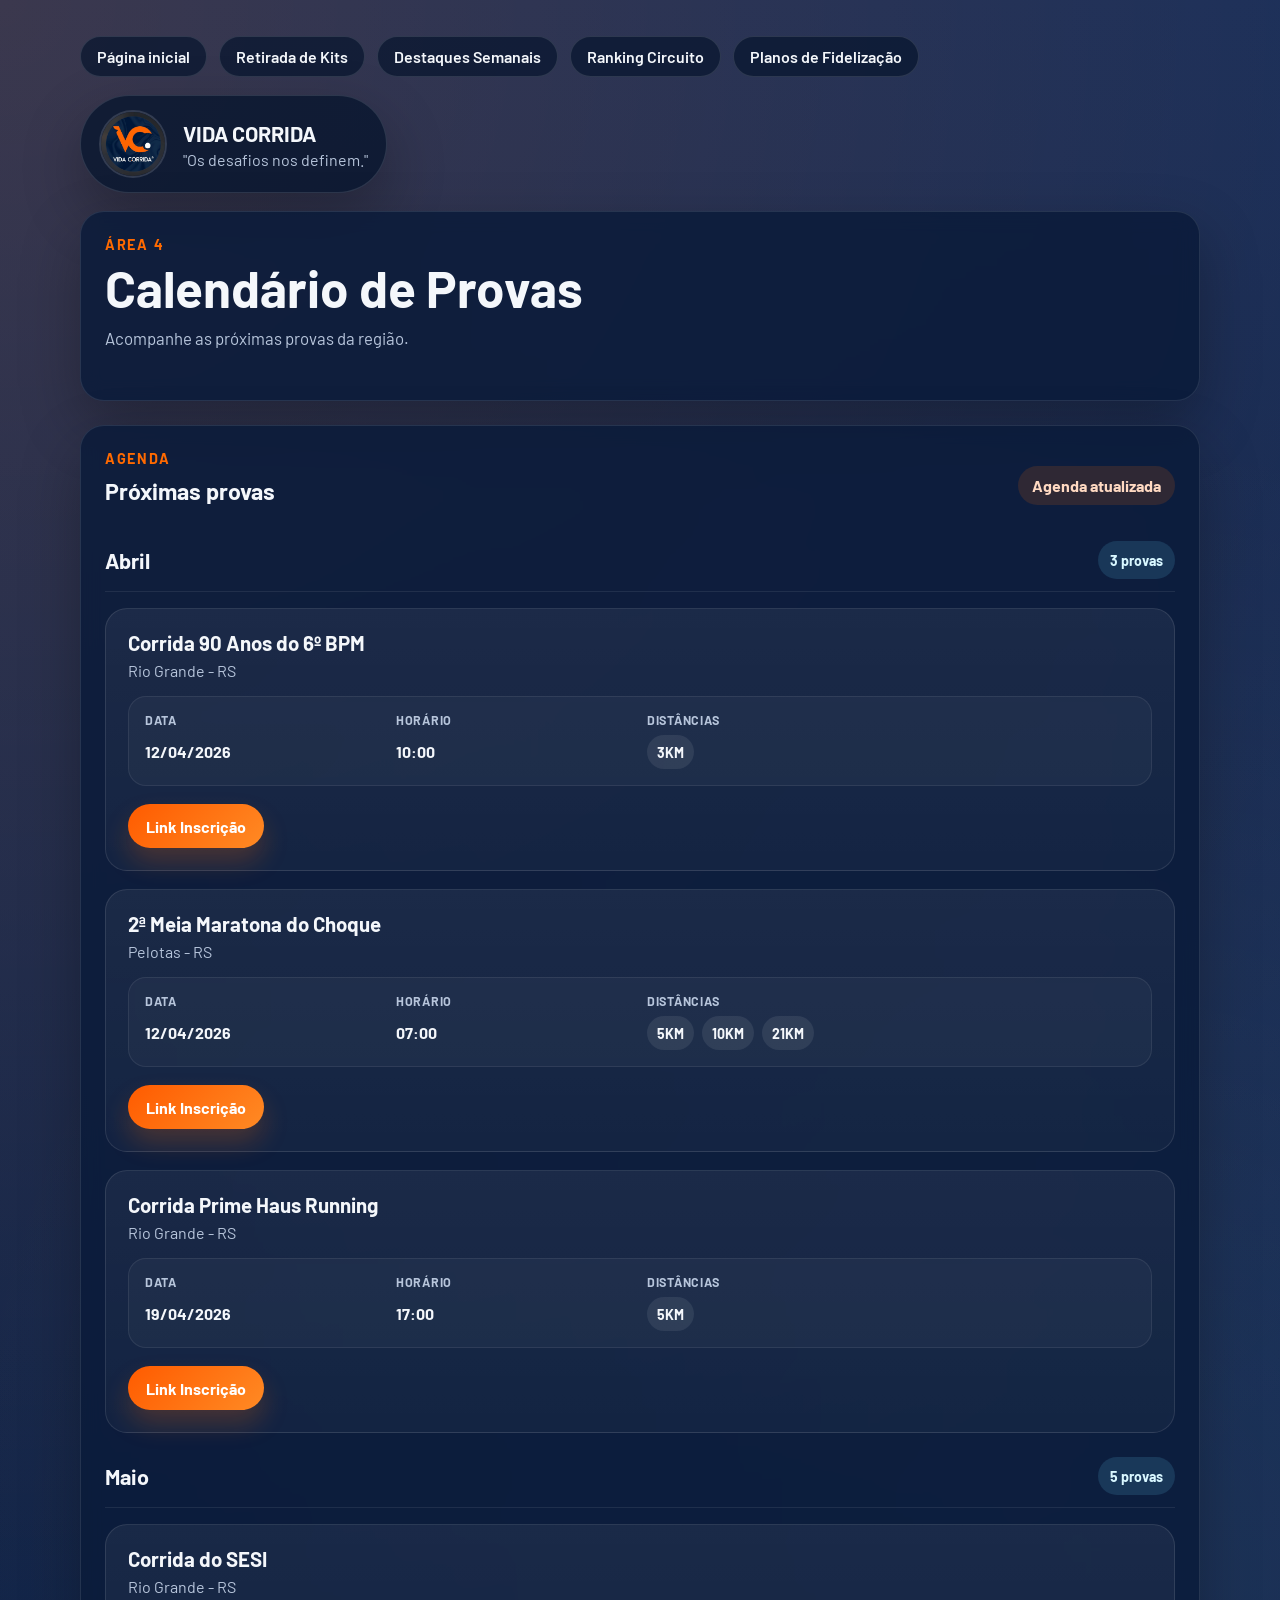
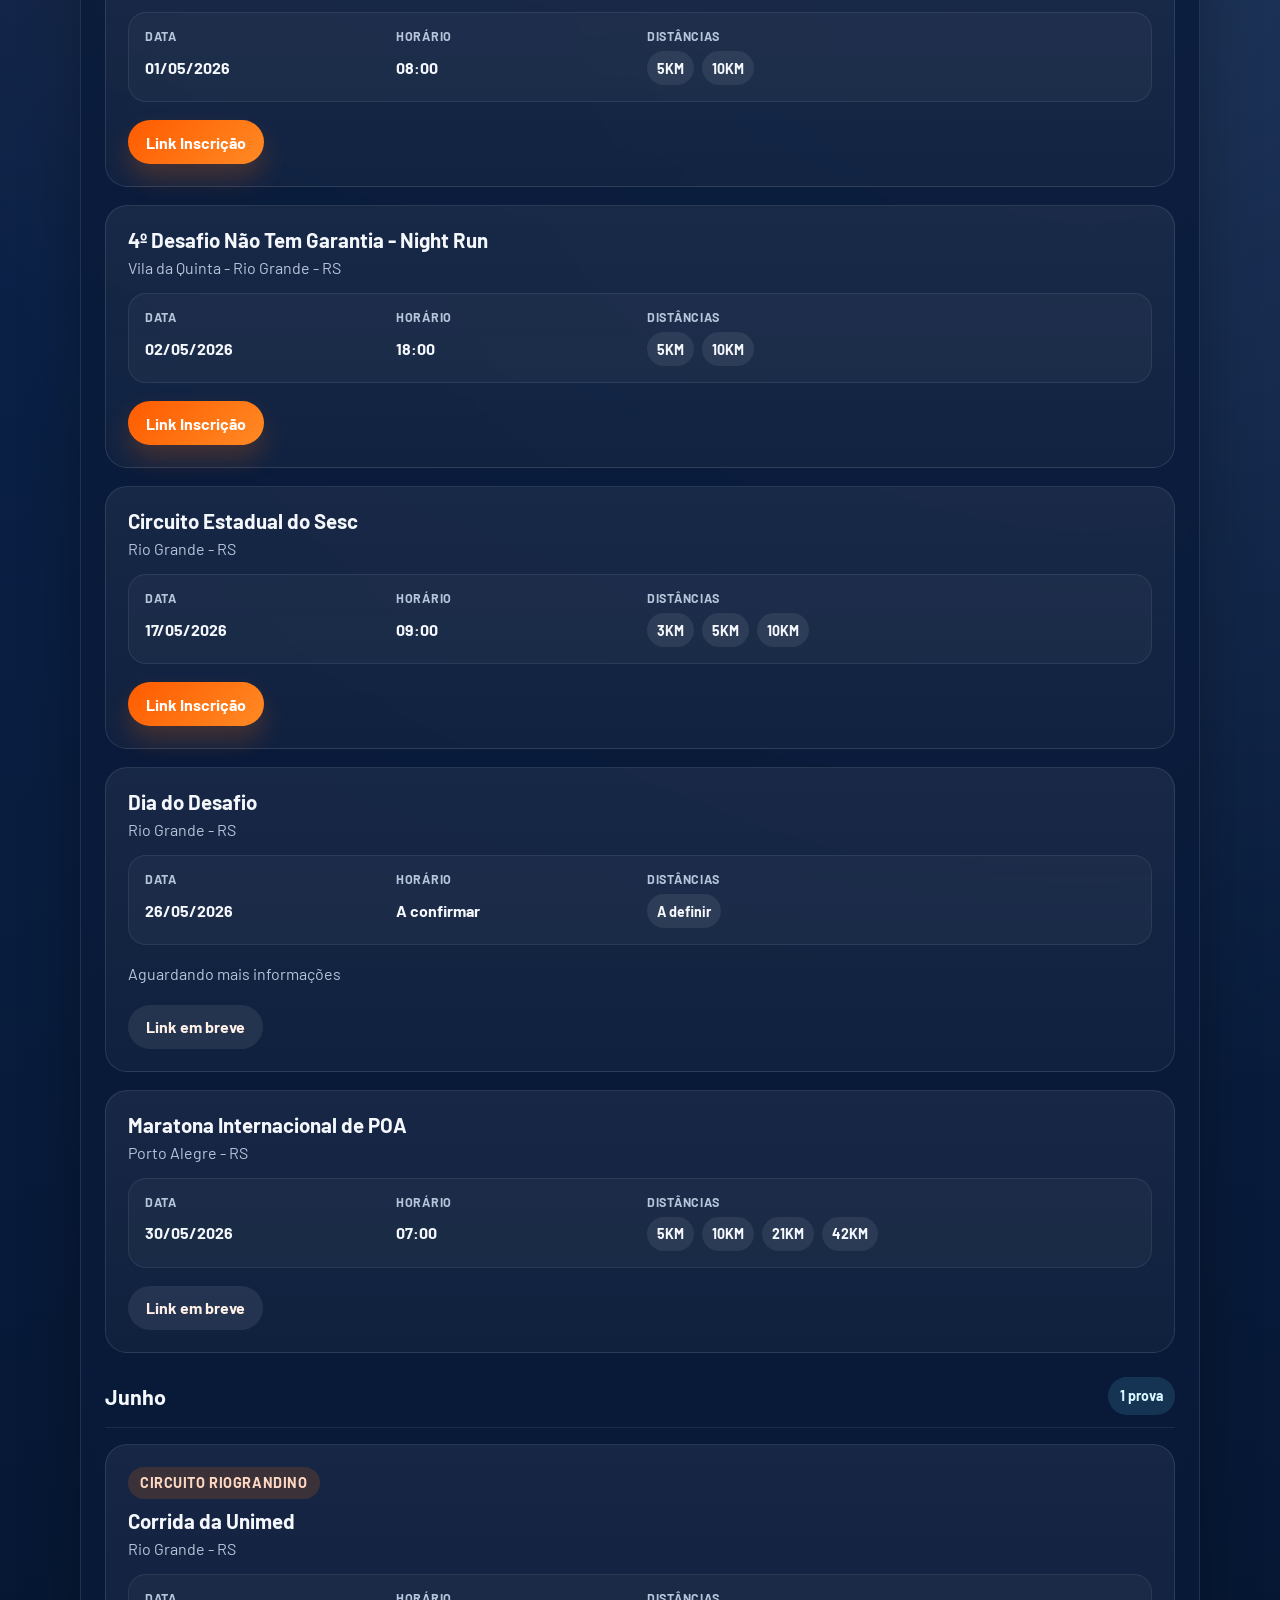
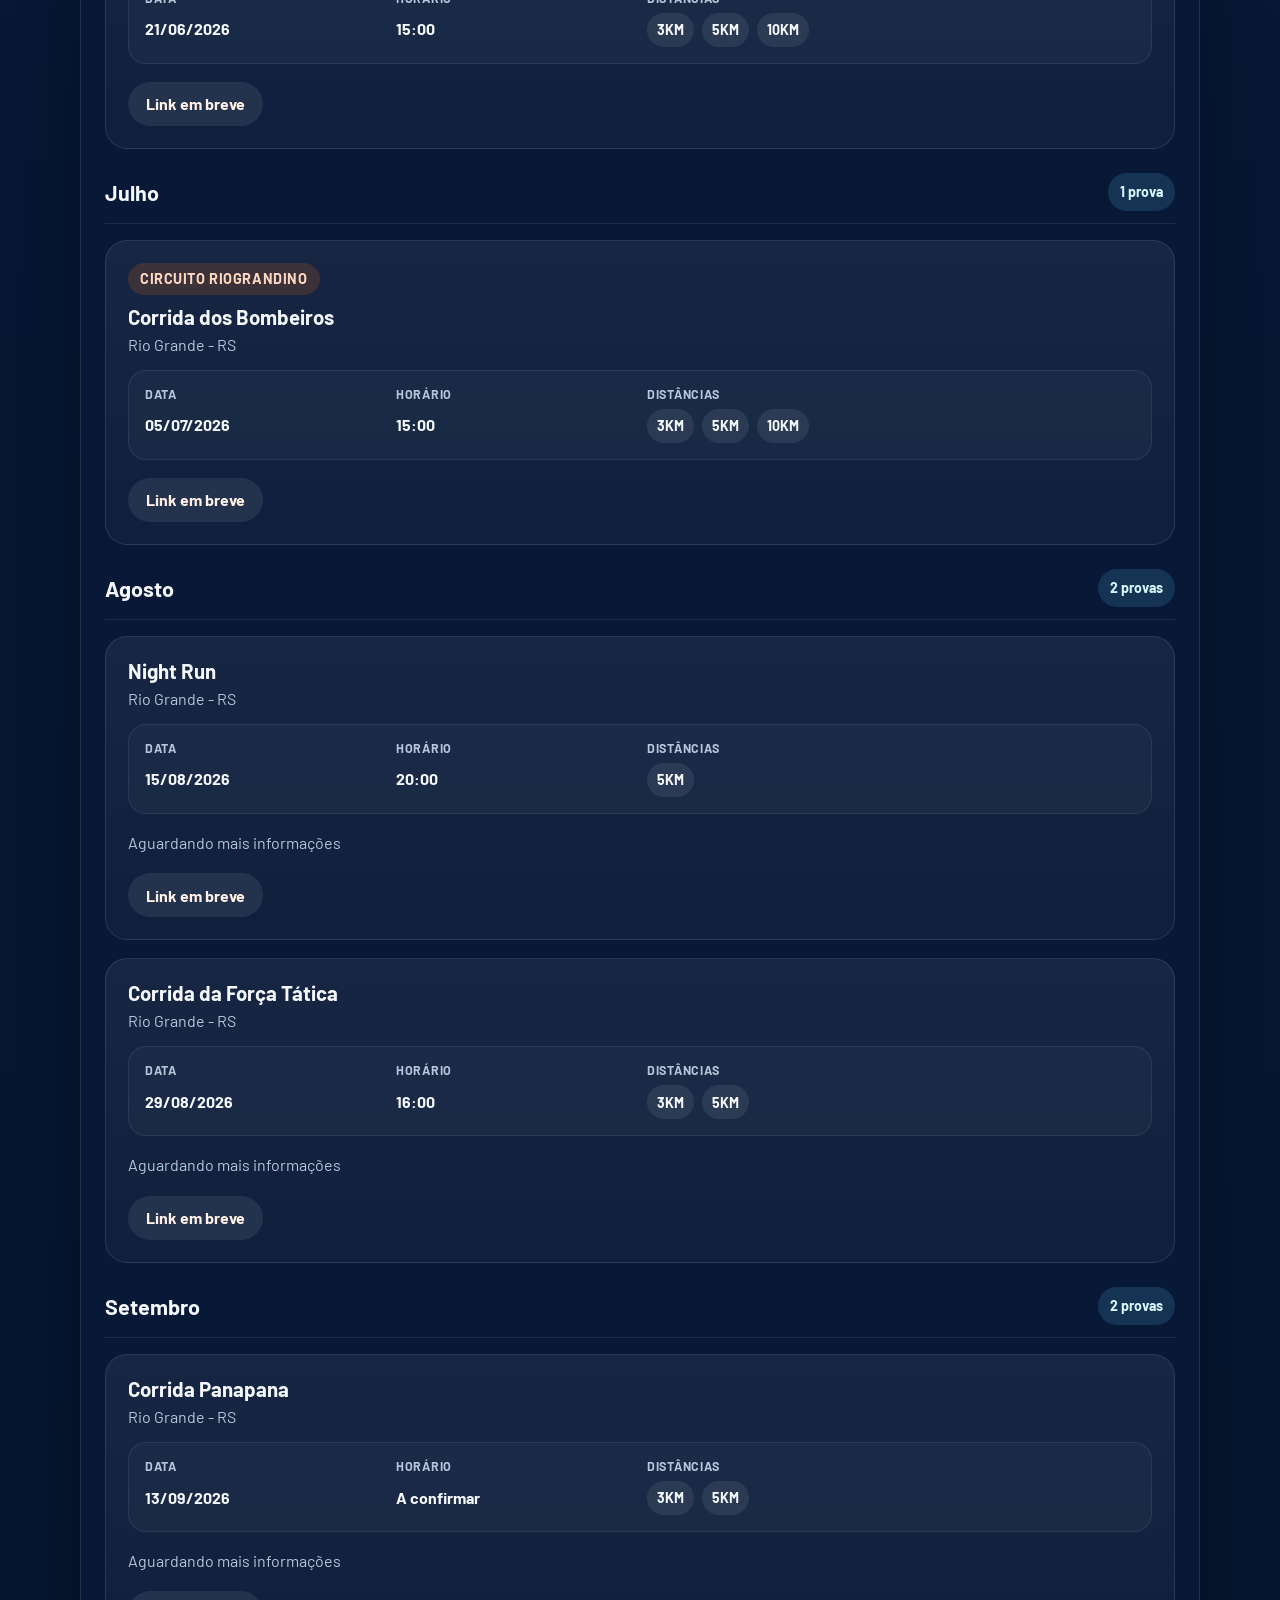
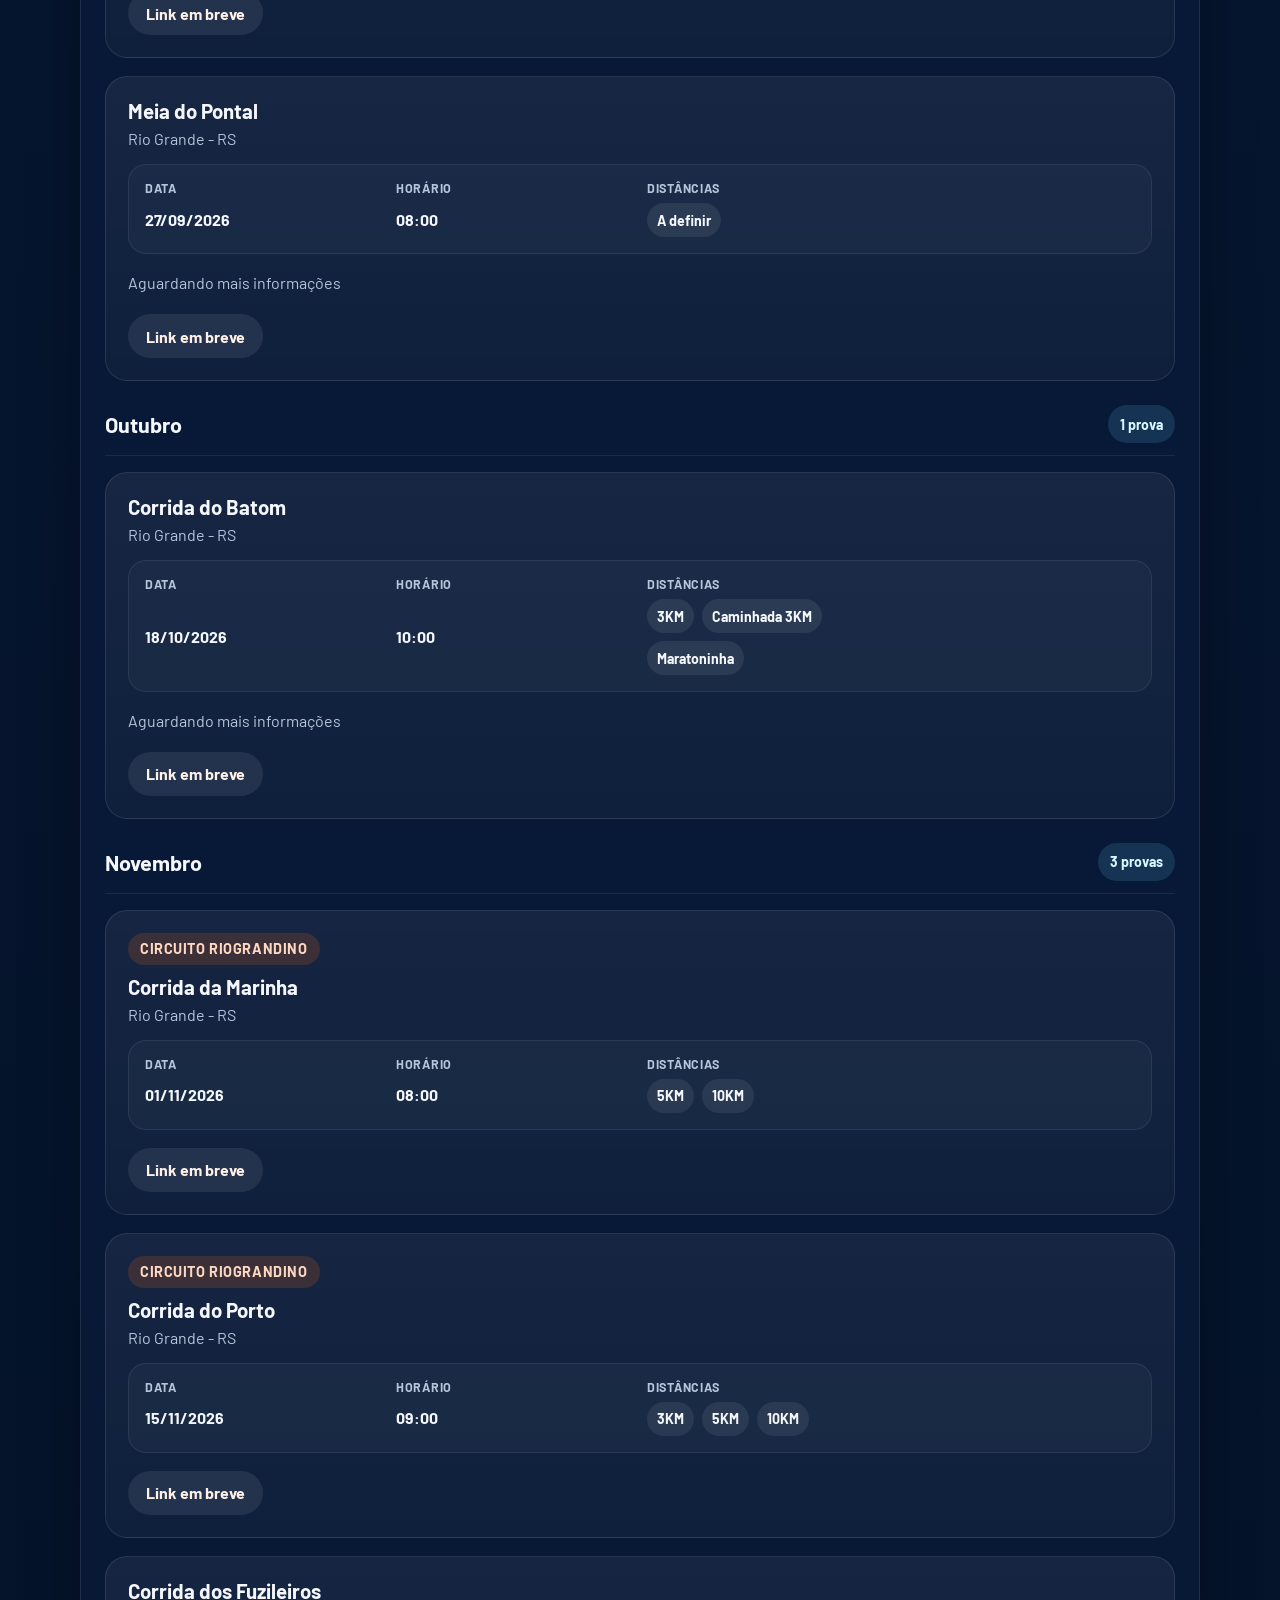
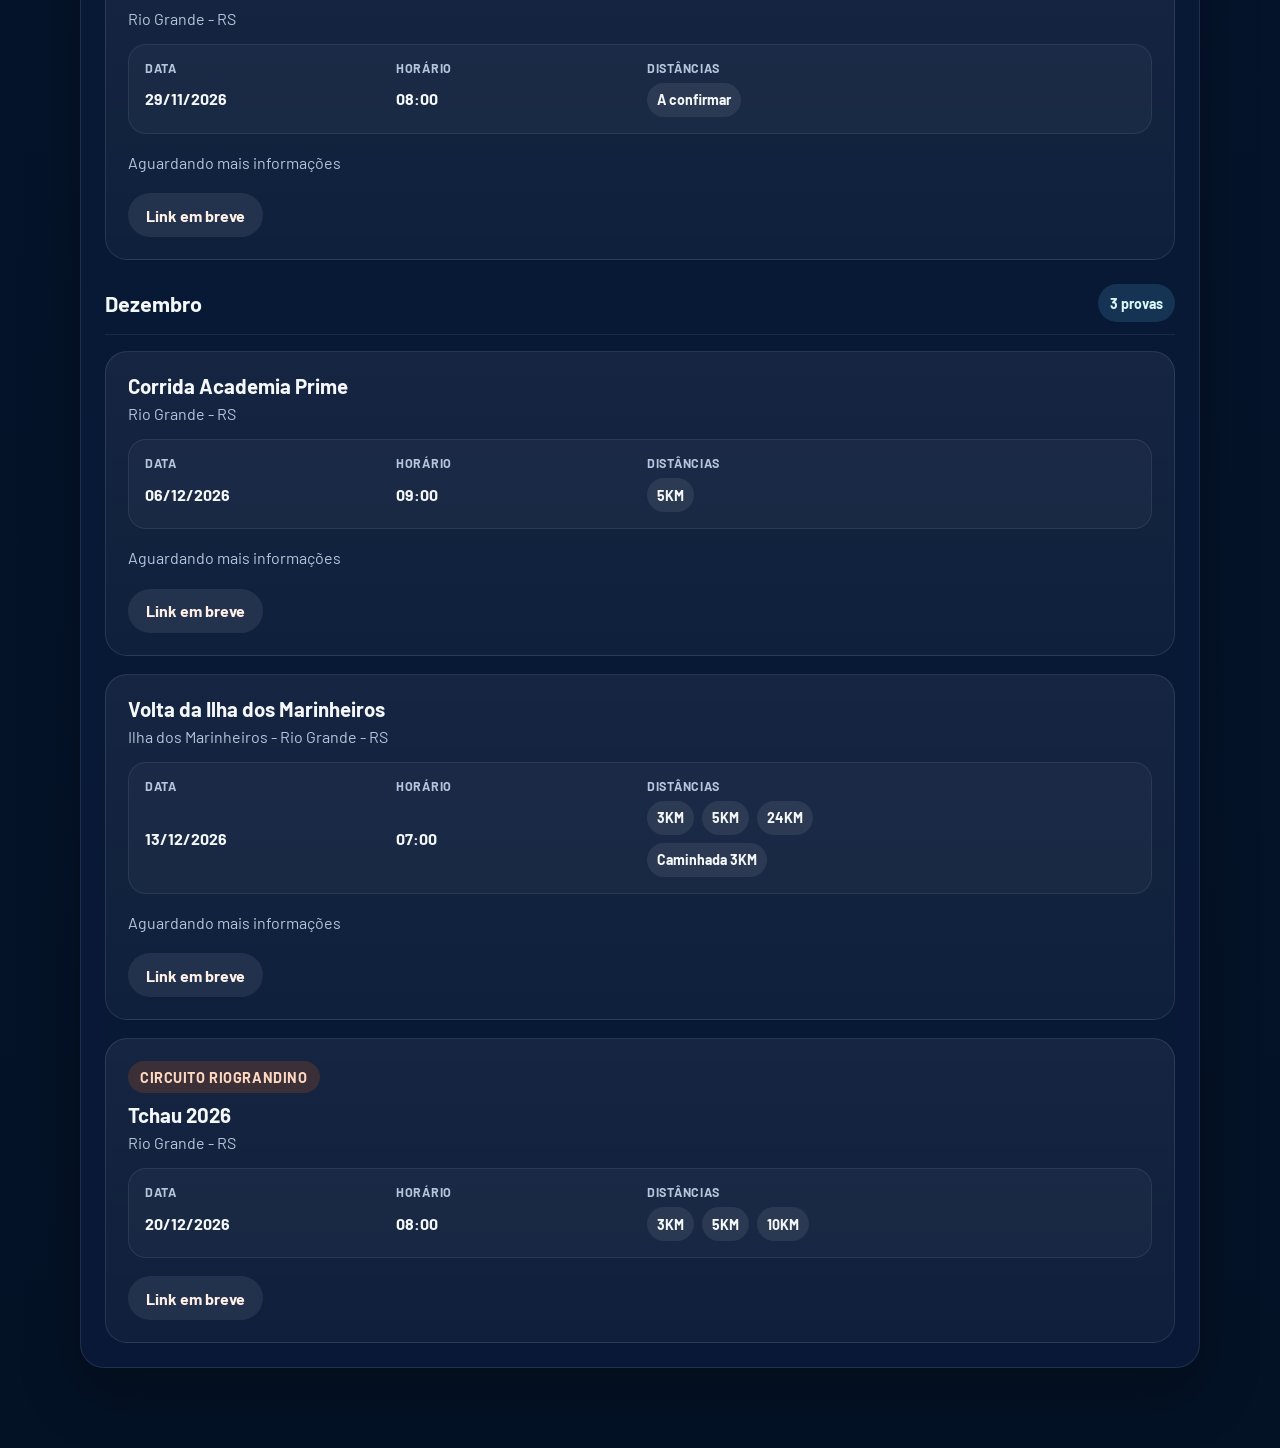
==== calendario-provas.html @ 0c063e75 "Add files via upload" ====
<!DOCTYPE html>
<html lang="pt-BR">
<head>
  <meta charset="UTF-8">
  <meta name="viewport" content="width=device-width, initial-scale=1.0">
  <title>Calendário de Provas</title>
  <link rel="preconnect" href="https://fonts.googleapis.com">
  <link rel="preconnect" href="https://fonts.gstatic.com" crossorigin>
  <link href="https://fonts.googleapis.com/css2?family=Barlow:wght@400;500;600;700&display=swap" rel="stylesheet">
  <link rel="stylesheet" href="styles.css">
</head>
<body>
  <main class="page">
    <nav class="top-nav" aria-label="Navegação principal">
      <a href="index.html" class="nav-link">Página inicial</a>
      <a href="retirada-kits.html" class="nav-link">Retirada de Kits</a>
      <a href="destaques-semanais.html" class="nav-link">Destaques Semanais</a>
      <a href="ranking-circuito-riograndino.html" class="nav-link">Ranking Circuito</a>
      <a href="planos-fidelizacao.html" class="nav-link">Planos de Fidelização</a>
    </nav>

    <section class="brand-banner">
      <div class="brand-pill">
        <img src="assets/logo-vida-corrida.jpeg" alt="Logo Vida Corrida" class="brand-logo">
        <div>
          <p class="brand-name">VIDA CORRIDA</p>
          <p class="brand-subtitle">"Os desafios nos definem."</p>
        </div>
      </div>
    </section>

    <section class="panel calendar-hero">
      <p class="eyebrow">Área 4</p>
      <h1>Calendário de Provas</h1>
      <p class="hero-text">
        Acompanhe as próximas provas da região.
      </p>
    </section>

    <section class="panel calendar-panel">
      <div class="overview-header">
        <div>
          <p class="eyebrow">Agenda</p>
          <h2>Próximas provas</h2>
        </div>
        <span id="calendar-status" class="count-badge">Atualizando agenda</span>
      </div>

      <div id="calendar-race-list" class="calendar-race-list" aria-live="polite">
        <p class="empty-state">Carregando calendário...</p>
      </div>
    </section>
  </main>

  <script src="calendar-data.js"></script>
  <script src="calendar.js"></script>
</body>
</html>
---- styles.css ----
:root {
  --bg: #061733;
  --bg-accent: #0d2653;
  --panel: rgba(10, 27, 58, 0.84);
  --panel-strong: #0f2f63;
  --text: #f4f7fb;
  --muted: #b7c5db;
  --line: rgba(255, 255, 255, 0.12);
  --brand: #ff6a00;
  --brand-strong: #ff7f24;
  --soft: rgba(255, 106, 0, 0.14);
  --shadow: 0 24px 60px rgba(0, 0, 0, 0.28);
  font-family: "Barlow", sans-serif;
}

* {
  box-sizing: border-box;
}

body {
  margin: 0;
  min-height: 100vh;
  color: var(--text);
  background:
    radial-gradient(circle at top left, rgba(255, 106, 0, 0.18), transparent 24%),
    radial-gradient(circle at 85% 20%, rgba(255, 255, 255, 0.08), transparent 18%),
    linear-gradient(180deg, #102d5f 0%, var(--bg) 42%, #041226 100%);
}

.page {
  width: min(1120px, calc(100% - 32px));
  margin: 0 auto;
  padding: 36px 0 56px;
}

.home-page {
  display: grid;
  align-content: center;
  min-height: 100vh;
}

.top-nav {
  display: flex;
  gap: 12px;
  flex-wrap: wrap;
  margin-bottom: 18px;
}

.nav-link {
  display: inline-flex;
  align-items: center;
  padding: 10px 16px;
  border: 1px solid rgba(255, 255, 255, 0.12);
  border-radius: 999px;
  background: rgba(7, 21, 46, 0.72);
  color: var(--text);
  text-decoration: none;
  font-weight: 600;
  transition: transform 0.2s ease, border-color 0.2s ease, background 0.2s ease;
}

.nav-link:hover {
  transform: translateY(-1px);
  border-color: rgba(255, 106, 0, 0.45);
  background: rgba(255, 106, 0, 0.12);
}

.brand-banner {
  margin-bottom: 18px;
}

.brand-pill {
  display: inline-flex;
  align-items: center;
  gap: 16px;
  padding: 14px 18px;
  border: 1px solid rgba(255, 255, 255, 0.12);
  border-radius: 999px;
  background: rgba(7, 21, 46, 0.78);
  box-shadow: var(--shadow);
}

.brand-logo {
  width: 68px;
  height: 68px;
  border-radius: 50%;
  object-fit: cover;
  border: 2px solid rgba(255, 255, 255, 0.14);
}

.brand-name {
  margin-bottom: 4px;
  font-size: 1.35rem;
  font-weight: 700;
}

.brand-subtitle {
  margin-bottom: 0;
  color: var(--muted);
}

.hero {
  display: grid;
  grid-template-columns: 1.15fr 0.85fr;
  gap: 24px;
  align-items: start;
  margin-bottom: 24px;
}

.home-hero,
.highlights-hero {
  padding: 32px;
}

.home-actions {
  display: grid;
  grid-template-columns: repeat(auto-fit, minmax(240px, 1fr));
  gap: 20px;
  margin-top: 30px;
}

.feature-card {
  display: block;
  padding: 24px;
  border: 1px solid rgba(255, 255, 255, 0.1);
  border-radius: 24px;
  background: linear-gradient(180deg, rgba(255, 255, 255, 0.07), rgba(255, 255, 255, 0.03));
  color: var(--text);
  text-decoration: none;
  box-shadow: var(--shadow);
  transition: transform 0.2s ease, border-color 0.2s ease, box-shadow 0.2s ease;
}

.feature-card:hover {
  transform: translateY(-3px);
  border-color: rgba(255, 106, 0, 0.35);
  box-shadow: 0 30px 70px rgba(0, 0, 0, 0.35);
}

.feature-card-primary {
  background: linear-gradient(135deg, rgba(255, 106, 0, 0.2), rgba(255, 255, 255, 0.05));
}

.feature-card-store {
  position: relative;
  overflow: hidden;
  border-color: rgba(255, 188, 92, 0.28);
  background:
    radial-gradient(circle at top right, rgba(255, 205, 120, 0.3), transparent 32%),
    linear-gradient(135deg, rgba(255, 146, 61, 0.26), rgba(255, 255, 255, 0.06));
}

.feature-card-store::before {
  content: "";
  position: absolute;
  inset: 0;
  background: linear-gradient(120deg, transparent 0%, rgba(255, 255, 255, 0.08) 45%, transparent 100%);
  transform: translateX(-100%);
  transition: transform 0.45s ease;
}

.feature-card-store:hover::before {
  transform: translateX(100%);
}

.feature-card-store .feature-tag {
  background: rgba(255, 243, 220, 0.18);
  color: #fff2da;
}

.feature-card-store .feature-link {
  color: #fff7ed;
}

.feature-card-calendar {
  border-color: rgba(99, 214, 255, 0.24);
  background:
    radial-gradient(circle at top right, rgba(117, 223, 255, 0.18), transparent 34%),
    linear-gradient(135deg, rgba(8, 86, 116, 0.42), rgba(255, 255, 255, 0.05));
}

.feature-card-calendar .feature-tag {
  background: rgba(103, 220, 255, 0.16);
  color: #d6f8ff;
}

.feature-card-calendar .feature-link {
  color: #e0fbff;
}

.feature-card-fidelity {
  border-color: rgba(116, 229, 199, 0.26);
  background:
    radial-gradient(circle at top left, rgba(92, 255, 203, 0.2), transparent 28%),
    linear-gradient(135deg, rgba(9, 88, 96, 0.42), rgba(255, 255, 255, 0.05));
}

.feature-card-fidelity .feature-tag {
  background: rgba(99, 237, 200, 0.16);
  color: #d7fff4;
}

.feature-card-fidelity .feature-link {
  color: #ddfff6;
}

.feature-card-plans {
  grid-column: 1 / -1;
  border-color: rgba(145, 214, 196, 0.22);
  background:
    radial-gradient(circle at top left, rgba(67, 201, 168, 0.16), transparent 28%),
    linear-gradient(135deg, rgba(10, 63, 83, 0.46), rgba(255, 255, 255, 0.05));
}

.plan-grid {
  display: grid;
  grid-template-columns: repeat(3, minmax(0, 1fr));
  gap: 14px;
  margin-top: 22px;
}

.plan-card {
  position: relative;
  display: grid;
  gap: 10px;
  align-content: space-between;
  min-height: 132px;
  padding: 18px;
  border: 1px solid rgba(255, 255, 255, 0.12);
  border-radius: 20px;
  overflow: hidden;
  background-color: rgba(255, 255, 255, 0.05);
  background-position: center;
  background-size: cover;
  background-repeat: no-repeat;
  color: var(--text);
  text-decoration: none;
  transition: transform 0.2s ease, border-color 0.2s ease, background 0.2s ease;
}

.plan-card::before {
  content: "";
  position: absolute;
  inset: 0;
  background:
    linear-gradient(180deg, rgba(4, 18, 38, 0.28) 0%, rgba(4, 18, 38, 0.8) 100%),
    linear-gradient(120deg, rgba(255, 106, 0, 0.12), rgba(6, 23, 51, 0.12));
}

.plan-card:hover {
  transform: translateY(-2px);
  border-color: rgba(67, 201, 168, 0.45);
}

.plan-card > * {
  position: relative;
  z-index: 1;
}

.plan-card strong {
  font-size: 1.05rem;
  line-height: 1.3;
}

.plan-card span {
  color: #c9fff1;
  font-weight: 700;
}

.plan-help {
  margin: 18px 0 0;
  color: var(--muted);
  line-height: 1.6;
}

.plan-help a {
  color: #d9fff6;
  font-weight: 700;
  text-decoration: none;
}

.plan-help a:hover {
  text-decoration: underline;
}

.plan-card-running {
  background-image: url("assets/plan-corrida.jpeg");
}

.plan-card-functional {
  background-image: url("assets/plan-corrida-funcional.jpeg");
}

.plan-card-nutri {
  background-image: url("assets/plan-corrida-nutri.jpeg");
}

.feature-card h2,
.highlight-card h2 {
  margin-bottom: 10px;
}

.feature-card p,
.highlight-card p {
  margin-bottom: 0;
  color: var(--muted);
  line-height: 1.7;
}

.feature-tag {
  display: inline-flex;
  margin-bottom: 14px;
  padding: 6px 12px;
  border-radius: 999px;
  background: rgba(255, 106, 0, 0.16);
  color: #ffd7bc;
  font-size: 0.8rem;
  font-weight: 700;
  letter-spacing: 0.08em;
  text-transform: uppercase;
}

.feature-link {
  display: inline-flex;
  margin-top: 20px;
  color: #fff1e7;
  font-weight: 700;
}

.eyebrow {
  margin: 0 0 10px;
  font-size: 0.9rem;
  font-weight: 700;
  letter-spacing: 0.12em;
  text-transform: uppercase;
  color: var(--brand);
}

.hero-copy {
  padding: 18px 6px 0 4px;
}

h1,
h2,
h3,
p {
  margin-top: 0;
}

h1 {
  margin-bottom: 12px;
  font-size: clamp(2rem, 4vw, 3.6rem);
  line-height: 0.98;
}

h2 {
  margin-bottom: 16px;
  font-size: 1.45rem;
}

.hero-text {
  max-width: 58ch;
  margin-bottom: 24px;
  color: var(--muted);
  font-size: 1.05rem;
  line-height: 1.6;
}

.hero-highlight {
  max-width: 520px;
  padding: 18px 20px;
  border-left: 4px solid var(--brand);
  border-radius: 18px;
  background: linear-gradient(135deg, rgba(255, 106, 0, 0.16), rgba(255, 255, 255, 0.03));
}

.highlight-label {
  display: inline-block;
  margin-bottom: 10px;
  padding: 6px 12px;
  border-radius: 999px;
  background: rgba(255, 106, 0, 0.18);
  color: #ffd7bc;
  font-size: 0.85rem;
  font-weight: 700;
  letter-spacing: 0.08em;
  text-transform: uppercase;
}

.hero-highlight p {
  margin-bottom: 0;
  color: #e6edf8;
  line-height: 1.6;
}

.panel {
  border: 1px solid rgba(255, 255, 255, 0.1);
  border-radius: 24px;
  background: var(--panel);
  box-shadow: var(--shadow);
  backdrop-filter: blur(10px);
}

.status-box {
  position: sticky;
  top: 18px;
  z-index: 20;
  display: flex;
  justify-content: center;
  max-height: 220px;
  margin-bottom: 18px;
  overflow: hidden;
  transition: opacity 0.25s ease, transform 0.25s ease, max-height 0.25s ease, margin-bottom 0.25s ease;
}

.status-box-hidden {
  opacity: 0;
  transform: translateY(-8px);
  max-height: 0;
  margin-bottom: 0;
  pointer-events: none;
}

.status-box-panel {
  display: flex;
  align-items: center;
  gap: 14px;
  width: min(100%, 560px);
  padding: 16px 18px;
  border: 1px solid rgba(255, 255, 255, 0.14);
  border-radius: 20px;
  background: rgba(7, 21, 46, 0.94);
  box-shadow: var(--shadow);
}

.status-box-info .status-box-panel {
  border-color: rgba(255, 255, 255, 0.14);
}

.status-box-success .status-box-panel {
  border-color: rgba(65, 201, 141, 0.55);
  background: rgba(8, 46, 35, 0.94);
}

.status-box-error .status-box-panel {
  border-color: rgba(255, 117, 117, 0.5);
  background: rgba(66, 18, 18, 0.94);
}

.status-spinner {
  width: 18px;
  height: 18px;
  flex: 0 0 18px;
  border: 2px solid rgba(255, 255, 255, 0.22);
  border-top-color: var(--brand);
  border-radius: 50%;
  animation: status-spin 0.8s linear infinite;
}

.status-spinner-hidden {
  display: none;
}

.status-box-title,
.status-box-text {
  margin-bottom: 0;
}

.status-box-title {
  font-size: 1rem;
  font-weight: 700;
}

.status-box-text {
  margin-top: 4px;
  color: var(--muted);
  line-height: 1.5;
}

.status-box-success .status-box-text {
  color: #d8ffef;
}

.status-box-error .status-box-text {
  color: #ffd0d0;
}

.form-panel,
.overview,
.table-panel {
  padding: 24px;
}

.field {
  display: block;
  margin-bottom: 16px;
}

.field span {
  display: block;
  margin-bottom: 8px;
  font-weight: 600;
}

input,
select,
button {
  font: inherit;
}

input,
select {
  width: 100%;
  border: 1px solid var(--line);
  border-radius: 14px;
  padding: 14px 16px;
  background: var(--panel-strong);
  color: var(--text);
  outline: none;
  transition: border-color 0.2s ease, box-shadow 0.2s ease, transform 0.2s ease;
}

input:focus,
select:focus {
  border-color: var(--brand);
  box-shadow: 0 0 0 4px rgba(29, 111, 95, 0.12);
  transform: translateY(-1px);
}

input:disabled,
select:disabled,
button:disabled {
  opacity: 0.68;
  cursor: not-allowed;
}

.actions {
  display: flex;
  gap: 12px;
  flex-wrap: wrap;
  margin-top: 8px;
}

.primary-button,
.secondary-button {
  border: none;
  border-radius: 999px;
  padding: 13px 20px;
  font-weight: 700;
  cursor: pointer;
  transition: transform 0.2s ease, opacity 0.2s ease, box-shadow 0.2s ease;
}

.primary-button {
  color: #fff;
  background: linear-gradient(135deg, #ff5b00 0%, #ff8a24 100%);
  box-shadow: 0 14px 26px rgba(255, 106, 0, 0.28);
}

.secondary-button {
  color: #fff3eb;
  background: rgba(255, 255, 255, 0.08);
}

.primary-button:hover,
.secondary-button:hover {
  transform: translateY(-1px);
}

.form-message {
  min-height: 24px;
  margin: 12px 0 0;
  font-weight: 600;
  color: #ffd6bd;
}

.overview-header {
  display: flex;
  justify-content: space-between;
  gap: 16px;
  align-items: center;
  margin-bottom: 20px;
}

.count-badge {
  padding: 10px 14px;
  border-radius: 999px;
  background: rgba(255, 106, 0, 0.14);
  color: #ffd9c2;
  font-weight: 700;
}

.distance-groups {
  display: grid;
  grid-template-columns: repeat(2, minmax(0, 1fr));
  gap: 18px;
  margin-bottom: 18px;
}

.distance-card {
  padding: 18px;
  border: 1px solid var(--line);
  border-radius: 18px;
  background: linear-gradient(180deg, rgba(255, 255, 255, 0.07), rgba(255, 255, 255, 0.02));
}

.distance-card h3 {
  margin-bottom: 4px;
  font-size: 1.15rem;
}

.distance-count {
  margin-bottom: 14px;
  color: var(--muted);
  font-size: 0.95rem;
}

.names-list {
  list-style: none;
  margin: 0;
  padding: 0;
  display: grid;
  gap: 10px;
}

.names-list li {
  display: block;
  padding-bottom: 10px;
  border-bottom: 1px dashed rgba(31, 35, 33, 0.12);
}

.athlete-line {
  font-weight: 600;
}

.shirt-summary {
  padding-top: 16px;
  border-top: 1px solid rgba(255, 255, 255, 0.1);
}

.shirt-summary-title {
  margin-bottom: 12px;
  color: var(--muted);
  font-size: 0.95rem;
  font-weight: 700;
  text-transform: uppercase;
  letter-spacing: 0.05em;
}

.shirt-summary-list {
  display: flex;
  gap: 10px;
  flex-wrap: wrap;
}

.shirt-summary-pill {
  padding: 8px 12px;
  border-radius: 999px;
  background: rgba(255, 106, 0, 0.14);
  color: #ffd8c2;
  font-size: 0.92rem;
  font-weight: 700;
}

.empty-state {
  margin: 0;
  color: var(--muted);
}

.table-wrapper {
  overflow-x: auto;
}

.highlight-note {
  margin-top: 24px;
}

.ranking-hero {
  padding: 32px;
  margin-bottom: 24px;
}

.fidelity-hero,
.fidelity-controls-panel,
.fidelity-stats-panel {
  padding: 24px;
  margin-bottom: 24px;
}

.calendar-hero,
.calendar-panel {
  padding: 24px;
  margin-bottom: 24px;
}

.calendar-race-list {
  display: grid;
  gap: 24px;
}

.calendar-month-section {
  display: grid;
  gap: 16px;
}

.calendar-month-header {
  display: flex;
  align-items: center;
  justify-content: space-between;
  gap: 14px;
  padding-bottom: 12px;
  border-bottom: 1px solid rgba(255, 255, 255, 0.08);
}

.calendar-month-name {
  margin: 0;
  font-size: 1.35rem;
  font-weight: 700;
}

.calendar-month-count {
  display: inline-flex;
  align-items: center;
  justify-content: center;
  min-height: 38px;
  padding: 8px 12px;
  border-radius: 999px;
  background: rgba(99, 214, 255, 0.14);
  color: #d8f7ff;
  font-size: 0.88rem;
  font-weight: 700;
}

.calendar-month-races {
  display: grid;
  gap: 18px;
}

.calendar-race-card,
.calendar-empty-card {
  padding: 22px;
  border: 1px solid rgba(255, 255, 255, 0.1);
  border-radius: 22px;
  background: linear-gradient(180deg, rgba(255, 255, 255, 0.06), rgba(255, 255, 255, 0.03));
}

.calendar-race-card-top {
  margin-bottom: 16px;
}

.calendar-race-summary {
  display: grid;
  grid-template-columns: repeat(4, minmax(0, 1fr));
  gap: 14px;
  padding: 16px;
  border: 1px solid rgba(255, 255, 255, 0.08);
  border-radius: 18px;
  background: rgba(255, 255, 255, 0.03);
}

.calendar-race-meta-label {
  color: var(--muted);
  font-size: 0.78rem;
  font-weight: 700;
  letter-spacing: 0.06em;
  text-transform: uppercase;
}

.calendar-race-meta-item strong {
  font-size: 1rem;
  line-height: 1.4;
}

.calendar-race-headline h3 {
  margin-bottom: 6px;
  font-size: 1.28rem;
}

.calendar-race-title-row {
  display: flex;
  align-items: center;
  gap: 10px;
  flex-wrap: wrap;
}

.calendar-race-badge {
  display: inline-flex;
  align-items: center;
  min-height: 32px;
  margin-bottom: 10px;
  padding: 7px 12px;
  border-radius: 999px;
  background: rgba(255, 106, 0, 0.16);
  color: #ffd8c2;
  font-size: 0.9rem;
  font-weight: 700;
  letter-spacing: 0.04em;
  text-transform: uppercase;
}

.calendar-race-headline p {
  margin-bottom: 0;
  color: var(--muted);
}

.calendar-race-meta-item {
  display: grid;
  gap: 8px;
  min-width: 0;
}

.calendar-race-meta-item-distances {
  grid-column: span 1;
}

.calendar-distance-list {
  display: flex;
  gap: 8px;
  flex-wrap: wrap;
}

.calendar-distance-chip {
  display: inline-flex;
  align-items: center;
  min-height: 34px;
  padding: 6px 10px;
  border-radius: 999px;
  background: rgba(255, 255, 255, 0.08);
  color: var(--text);
  font-size: 0.88rem;
  font-weight: 700;
}

.calendar-race-notes {
  margin: 16px 0 0;
  color: var(--muted);
  line-height: 1.6;
}

.calendar-race-actions {
  display: flex;
  gap: 10px;
  flex-wrap: wrap;
  margin-top: 18px;
}

.calendar-race-link {
  display: inline-flex;
  align-items: center;
  justify-content: center;
  min-height: 44px;
  padding: 11px 18px;
  border-radius: 999px;
  background: linear-gradient(135deg, #ff5b00 0%, #ff8a24 100%);
  color: #fff;
  font-weight: 700;
  text-decoration: none;
  box-shadow: 0 14px 26px rgba(255, 106, 0, 0.22);
  transition: transform 0.2s ease, opacity 0.2s ease;
}

.calendar-race-link:hover {
  transform: translateY(-1px);
}

.calendar-race-link-disabled {
  background: rgba(255, 255, 255, 0.08);
  color: #fff0e7;
  box-shadow: none;
  cursor: default;
}

.ranking-controls-panel {
  padding: 24px;
  margin-bottom: 24px;
}

.ranking-top-panel {
  padding: 24px;
  margin-bottom: 24px;
}

.ranking-top-five {
  display: grid;
  grid-template-columns: repeat(5, minmax(0, 1fr));
  gap: 16px;
}

.ranking-top-card {
  display: grid;
  justify-items: center;
  gap: 12px;
  padding: 18px 14px;
  border: 1px solid rgba(255, 255, 255, 0.1);
  border-radius: 22px;
  background:
    radial-gradient(circle at top, rgba(255, 106, 0, 0.18), transparent 55%),
    linear-gradient(180deg, rgba(255, 255, 255, 0.06), rgba(255, 255, 255, 0.03));
  box-shadow: var(--shadow);
}

.ranking-top-position {
  display: inline-flex;
  align-items: center;
  justify-content: center;
  min-width: 42px;
  min-height: 42px;
  padding: 8px 12px;
  border-radius: 999px;
  background: rgba(255, 106, 0, 0.16);
  color: #ffe0cd;
  font-size: 1rem;
  font-weight: 700;
}

.ranking-top-empty {
  margin: 0;
  color: var(--muted);
}

.ranking-filters-stack {
  display: grid;
  gap: 18px;
}

.ranking-filter-block {
  display: grid;
  gap: 10px;
}

.ranking-filter-label {
  margin-bottom: 0;
  color: var(--muted);
  font-size: 0.92rem;
  font-weight: 700;
  text-transform: uppercase;
  letter-spacing: 0.05em;
}

.ranking-view-toggle {
  display: flex;
  gap: 10px;
  flex-wrap: wrap;
}

.ranking-search-field {
  margin-bottom: 0;
}

.ranking-category-chips {
  display: flex;
  gap: 10px;
  flex-wrap: wrap;
}

.ranking-category-button {
  padding-inline: 14px;
}

.ranking-detail-button {
  min-width: 132px;
}

.toggle-button {
  border: 1px solid rgba(255, 255, 255, 0.14);
  border-radius: 999px;
  padding: 12px 16px;
  background: rgba(255, 255, 255, 0.05);
  color: var(--text);
  font-weight: 700;
  cursor: pointer;
  transition: transform 0.2s ease, border-color 0.2s ease, background 0.2s ease;
}

.toggle-button:hover {
  transform: translateY(-1px);
  border-color: rgba(255, 106, 0, 0.35);
}

.toggle-button-active {
  border-color: rgba(255, 106, 0, 0.52);
  background: rgba(255, 106, 0, 0.16);
  color: #fff3eb;
}

.ranking-chip {
  display: inline-flex;
  align-items: center;
  padding: 8px 12px;
  border-radius: 999px;
  background: rgba(255, 255, 255, 0.08);
  color: var(--text);
  font-size: 0.9rem;
  font-weight: 700;
}

.ranking-chip-strong {
  background: rgba(255, 106, 0, 0.16);
  color: #ffd8c2;
}

.ranking-position {
  display: inline-flex;
  align-items: center;
  justify-content: center;
  min-width: 40px;
  padding: 8px 10px;
  border-radius: 999px;
  background: rgba(255, 106, 0, 0.14);
  color: #ffd9c2;
  font-weight: 700;
}

.ranking-points {
  font-weight: 700;
}

.ranking-detail-row td {
  padding-top: 0;
}

.ranking-detail-panel,
.ranking-card-details {
  display: grid;
  gap: 12px;
  margin-top: 14px;
  padding: 16px;
  border: 1px solid rgba(255, 255, 255, 0.08);
  border-radius: 18px;
  background: rgba(255, 255, 255, 0.03);
}

.ranking-stage-detail-item {
  display: flex;
  justify-content: space-between;
  gap: 16px;
  align-items: center;
  padding: 12px 0;
  border-bottom: 1px solid rgba(255, 255, 255, 0.08);
}

.ranking-stage-detail-item:last-child {
  padding-bottom: 0;
  border-bottom: none;
}

.ranking-stage-detail-title {
  margin-bottom: 4px;
  font-size: 1rem;
  font-weight: 700;
}

.ranking-stage-detail-meta {
  margin-bottom: 0;
  color: var(--muted);
  font-size: 0.9rem;
}

.ranking-stage-detail-points {
  display: flex;
  gap: 10px;
  flex-wrap: wrap;
  justify-content: flex-end;
}

.ranking-card-list {
  display: none;
  gap: 14px;
}

.fidelity-card-list {
  display: none;
  gap: 14px;
}

.ranking-athlete-card {
  padding: 18px;
  border: 1px solid rgba(255, 255, 255, 0.1);
  border-radius: 20px;
  background: linear-gradient(180deg, rgba(255, 255, 255, 0.07), rgba(255, 255, 255, 0.03));
}

.fidelity-athlete-card {
  padding: 18px;
  border: 1px solid rgba(255, 255, 255, 0.1);
  border-radius: 20px;
  background: linear-gradient(180deg, rgba(255, 255, 255, 0.07), rgba(255, 255, 255, 0.03));
}

.fidelity-athlete-card-top {
  display: flex;
  justify-content: space-between;
  gap: 16px;
  align-items: flex-start;
  margin-bottom: 16px;
}

.fidelity-meta-grid {
  display: grid;
  grid-template-columns: repeat(2, minmax(0, 1fr));
  gap: 12px;
}

.fidelity-meta-item {
  padding: 14px;
  border: 1px solid rgba(255, 255, 255, 0.08);
  border-radius: 16px;
  background: rgba(255, 255, 255, 0.04);
}

.fidelity-meta-label {
  display: block;
  margin-bottom: 6px;
  color: var(--muted);
  font-size: 0.85rem;
}

.fidelity-meta-value {
  display: block;
  line-height: 1.4;
}

.fidelity-stat-card {
  min-height: 132px;
  display: flex;
  flex-direction: column;
  justify-content: center;
}

.fidelity-stat-label {
  margin-bottom: 8px;
  color: var(--muted);
  font-size: 0.92rem;
}

.fidelity-stat-value {
  font-size: clamp(1.6rem, 2.2vw, 2.2rem);
  line-height: 1.1;
}

.fidelity-status-pill {
  font-weight: 700;
}

.fidelity-status-pill-active {
  background: rgba(65, 201, 141, 0.16);
  color: #d8ffef;
}

.fidelity-status-pill-expiring {
  background: rgba(255, 187, 87, 0.18);
  color: #ffe8bf;
}

.fidelity-status-pill-expired {
  background: rgba(255, 117, 117, 0.16);
  color: #ffd5d5;
}

.fidelity-status-pill-unknown {
  background: rgba(255, 255, 255, 0.08);
  color: var(--text);
}

.ranking-athlete-card-top {
  display: grid;
  grid-template-columns: auto 1fr auto;
  gap: 12px;
  align-items: center;
}

.ranking-athlete-main {
  min-width: 0;
}

.ranking-athlete-identity {
  display: flex;
  align-items: center;
  gap: 12px;
  min-width: 0;
}

.ranking-athlete-identity-copy {
  min-width: 0;
}

.ranking-athlete-name-inline {
  display: block;
  font-weight: 700;
  line-height: 1.35;
}

.athlete-avatar {
  position: relative;
  display: inline-flex;
  align-items: center;
  justify-content: center;
  flex: 0 0 auto;
  overflow: hidden;
  border: 1px solid rgba(255, 255, 255, 0.14);
  border-radius: 50%;
  background:
    linear-gradient(135deg, rgba(255, 106, 0, 0.28), rgba(255, 255, 255, 0.08)),
    rgba(8, 27, 55, 0.9);
  color: #fff1e7;
  font-weight: 700;
  letter-spacing: 0.04em;
  text-transform: uppercase;
  box-shadow: 0 10px 24px rgba(0, 0, 0, 0.24);
}

.athlete-avatar-button {
  padding: 0;
  cursor: zoom-in;
  transition: transform 0.2s ease, border-color 0.2s ease, box-shadow 0.2s ease;
}

.athlete-avatar-button:hover,
.athlete-avatar-button:focus-visible {
  transform: translateY(-1px) scale(1.03);
  border-color: rgba(255, 106, 0, 0.5);
  box-shadow: 0 14px 30px rgba(0, 0, 0, 0.3);
  outline: none;
}

.athlete-avatar-table {
  width: 40px;
  height: 40px;
  font-size: 0.86rem;
}

.athlete-avatar-card {
  width: 56px;
  height: 56px;
  font-size: 1rem;
}

.athlete-avatar-top {
  width: 88px;
  height: 88px;
  font-size: 1.45rem;
}

.athlete-avatar-fallback {
  position: absolute;
  inset: 0;
  display: flex;
  align-items: center;
  justify-content: center;
}

.athlete-avatar-image {
  position: relative;
  z-index: 1;
  display: block;
  width: 100%;
  height: 100%;
  object-fit: cover;
}

.avatar-preview-open {
  overflow: hidden;
}

.avatar-preview-modal {
  position: fixed;
  inset: 0;
  z-index: 50;
  display: grid;
  place-items: center;
  padding: 24px;
}

.avatar-preview-modal-hidden {
  display: none;
}

.avatar-preview-backdrop {
  position: absolute;
  inset: 0;
  background: rgba(2, 10, 24, 0.76);
  backdrop-filter: blur(8px);
}

.avatar-preview-dialog {
  position: relative;
  z-index: 1;
  width: min(100%, 520px);
  padding: 18px;
  border: 1px solid rgba(255, 255, 255, 0.14);
  border-radius: 28px;
  background: rgba(6, 23, 51, 0.96);
  box-shadow: 0 36px 80px rgba(0, 0, 0, 0.42);
}

.avatar-preview-close {
  position: absolute;
  top: 14px;
  right: 14px;
  width: 42px;
  height: 42px;
  border: 1px solid rgba(255, 255, 255, 0.16);
  border-radius: 50%;
  background: rgba(255, 255, 255, 0.08);
  color: var(--text);
  font-size: 1.5rem;
  line-height: 1;
  cursor: pointer;
  transition: transform 0.2s ease, border-color 0.2s ease, background 0.2s ease;
}

.avatar-preview-close:hover,
.avatar-preview-close:focus-visible {
  transform: translateY(-1px);
  border-color: rgba(255, 106, 0, 0.42);
  background: rgba(255, 106, 0, 0.14);
  outline: none;
}

.avatar-preview-media {
  overflow: hidden;
  border-radius: 22px;
  background:
    linear-gradient(135deg, rgba(255, 106, 0, 0.24), rgba(255, 255, 255, 0.05)),
    rgba(255, 255, 255, 0.04);
}

.avatar-preview-image {
  display: block;
  width: 100%;
  max-height: min(72vh, 640px);
  object-fit: cover;
}

.avatar-preview-name {
  margin: 16px 6px 4px;
  font-size: 1.15rem;
  font-weight: 700;
  text-align: center;
}

.ranking-athlete-name {
  margin-bottom: 4px;
  font-size: 1.05rem;
  font-weight: 700;
}

.ranking-athlete-meta {
  margin-bottom: 0;
  color: var(--muted);
  font-size: 0.9rem;
  line-height: 1.4;
}

.ranking-athlete-total {
  text-align: right;
}

.ranking-athlete-total-label {
  display: block;
  margin-bottom: 4px;
  color: var(--muted);
  font-size: 0.78rem;
  font-weight: 700;
  text-transform: uppercase;
  letter-spacing: 0.06em;
}

.ranking-athlete-card-bottom {
  display: flex;
  gap: 10px;
  flex-wrap: wrap;
  margin-top: 14px;
}

.ranking-card-empty {
  margin: 0;
  color: var(--muted);
}

.highlights-stat-grid {
  display: grid;
  grid-template-columns: repeat(3, minmax(0, 1fr));
  gap: 20px;
  margin: 24px 0;
}

.stat-card {
  padding: 24px;
}

.stat-label {
  margin-bottom: 8px;
  color: var(--muted);
  font-size: 0.95rem;
  font-weight: 700;
  text-transform: uppercase;
  letter-spacing: 0.05em;
}

.stat-value {
  margin-bottom: 8px;
  font-size: clamp(2rem, 4vw, 3rem);
  font-weight: 700;
  line-height: 1;
}

.stat-support {
  margin-bottom: 0;
  color: var(--muted);
}

.perfect-panel,
.highlights-table-panel {
  margin-bottom: 24px;
}

.perfect-list {
  display: flex;
  flex-wrap: wrap;
  gap: 12px;
}

.perfect-name-pill {
  display: inline-flex;
  align-items: center;
  min-height: 44px;
  padding: 10px 16px;
  border: 1px solid rgba(255, 106, 0, 0.22);
  border-radius: 999px;
  background: linear-gradient(135deg, rgba(255, 106, 0, 0.18), rgba(255, 255, 255, 0.04));
  color: #fff3eb;
  font-weight: 700;
}

.week-chip-list {
  display: flex;
  gap: 8px;
  flex-wrap: wrap;
}

.week-chip-list-compact {
  gap: 6px;
}

.week-chip {
  padding: 6px 10px;
  border-radius: 999px;
  background: rgba(255, 255, 255, 0.08);
  color: var(--text);
  font-size: 0.88rem;
  font-weight: 600;
}

.week-chip-list-compact .week-chip {
  min-width: 32px;
  justify-content: center;
  padding: 5px 8px;
  font-size: 0.82rem;
  text-align: center;
}

.search-field {
  max-width: 360px;
}

.table-status {
  display: inline-flex;
  padding: 6px 10px;
  border-radius: 999px;
  background: rgba(255, 255, 255, 0.08);
  color: var(--text);
  font-size: 0.88rem;
  font-weight: 700;
}

.table-status-perfect {
  background: rgba(255, 106, 0, 0.16);
  color: #ffd8c2;
}

.highlight-card {
  padding: 24px;
}

table {
  width: 100%;
  border-collapse: collapse;
}

th,
td {
  text-align: left;
  padding: 14px 12px;
  border-bottom: 1px solid rgba(255, 255, 255, 0.1);
}

th {
  font-size: 0.92rem;
  text-transform: uppercase;
  letter-spacing: 0.05em;
  color: var(--muted);
}

tbody tr:hover {
  background: rgba(255, 255, 255, 0.05);
}

@keyframes status-spin {
  from {
    transform: rotate(0deg);
  }

  to {
    transform: rotate(360deg);
  }
}

@media (max-width: 860px) {
  .hero,
  .distance-groups,
  .home-actions,
  .highlights-stat-grid,
  .plan-grid {
    grid-template-columns: 1fr;
  }

  .calendar-race-summary {
    grid-template-columns: 1fr;
  }

  .calendar-month-header {
    align-items: flex-start;
    flex-direction: column;
  }

  .ranking-top-five {
    grid-template-columns: repeat(auto-fit, minmax(120px, 1fr));
  }

  .brand-pill {
    display: flex;
    width: 100%;
    border-radius: 28px;
  }
}

@media (max-width: 560px) {
  .page {
    width: min(100% - 20px, 1120px);
    padding-top: 20px;
  }

  .form-panel,
  .overview,
  .table-panel,
  .calendar-panel,
  .ranking-controls-panel,
  .ranking-hero,
  .calendar-hero,
  .home-hero,
  .highlights-hero {
    padding: 18px;
  }

  .overview-header,
  .actions {
    flex-direction: column;
    align-items: flex-start;
  }

  .ranking-table-wrapper {
    display: none;
  }

  .ranking-card-list,
  .fidelity-card-list {
    display: grid;
  }

  .fidelity-table-wrapper {
    display: none;
  }

  .ranking-top-five {
    grid-template-columns: repeat(auto-fit, minmax(96px, 1fr));
    gap: 12px;
  }

  .ranking-top-card {
    padding: 14px 10px;
  }

  .athlete-avatar-top {
    width: 74px;
    height: 74px;
    font-size: 1.2rem;
  }

  .ranking-athlete-card-top {
    grid-template-columns: auto 1fr;
  }

  .ranking-athlete-total {
    grid-column: 1 / -1;
    text-align: left;
  }

  .ranking-stage-detail-item {
    align-items: flex-start;
    flex-direction: column;
  }

  .ranking-stage-detail-points {
    justify-content: flex-start;
  }

  .fidelity-meta-grid {
    grid-template-columns: 1fr;
  }

  .fidelity-athlete-card-top {
    flex-direction: column;
  }

  .primary-button,
  .secondary-button,
  .toggle-button {
    width: 100%;
  }
}
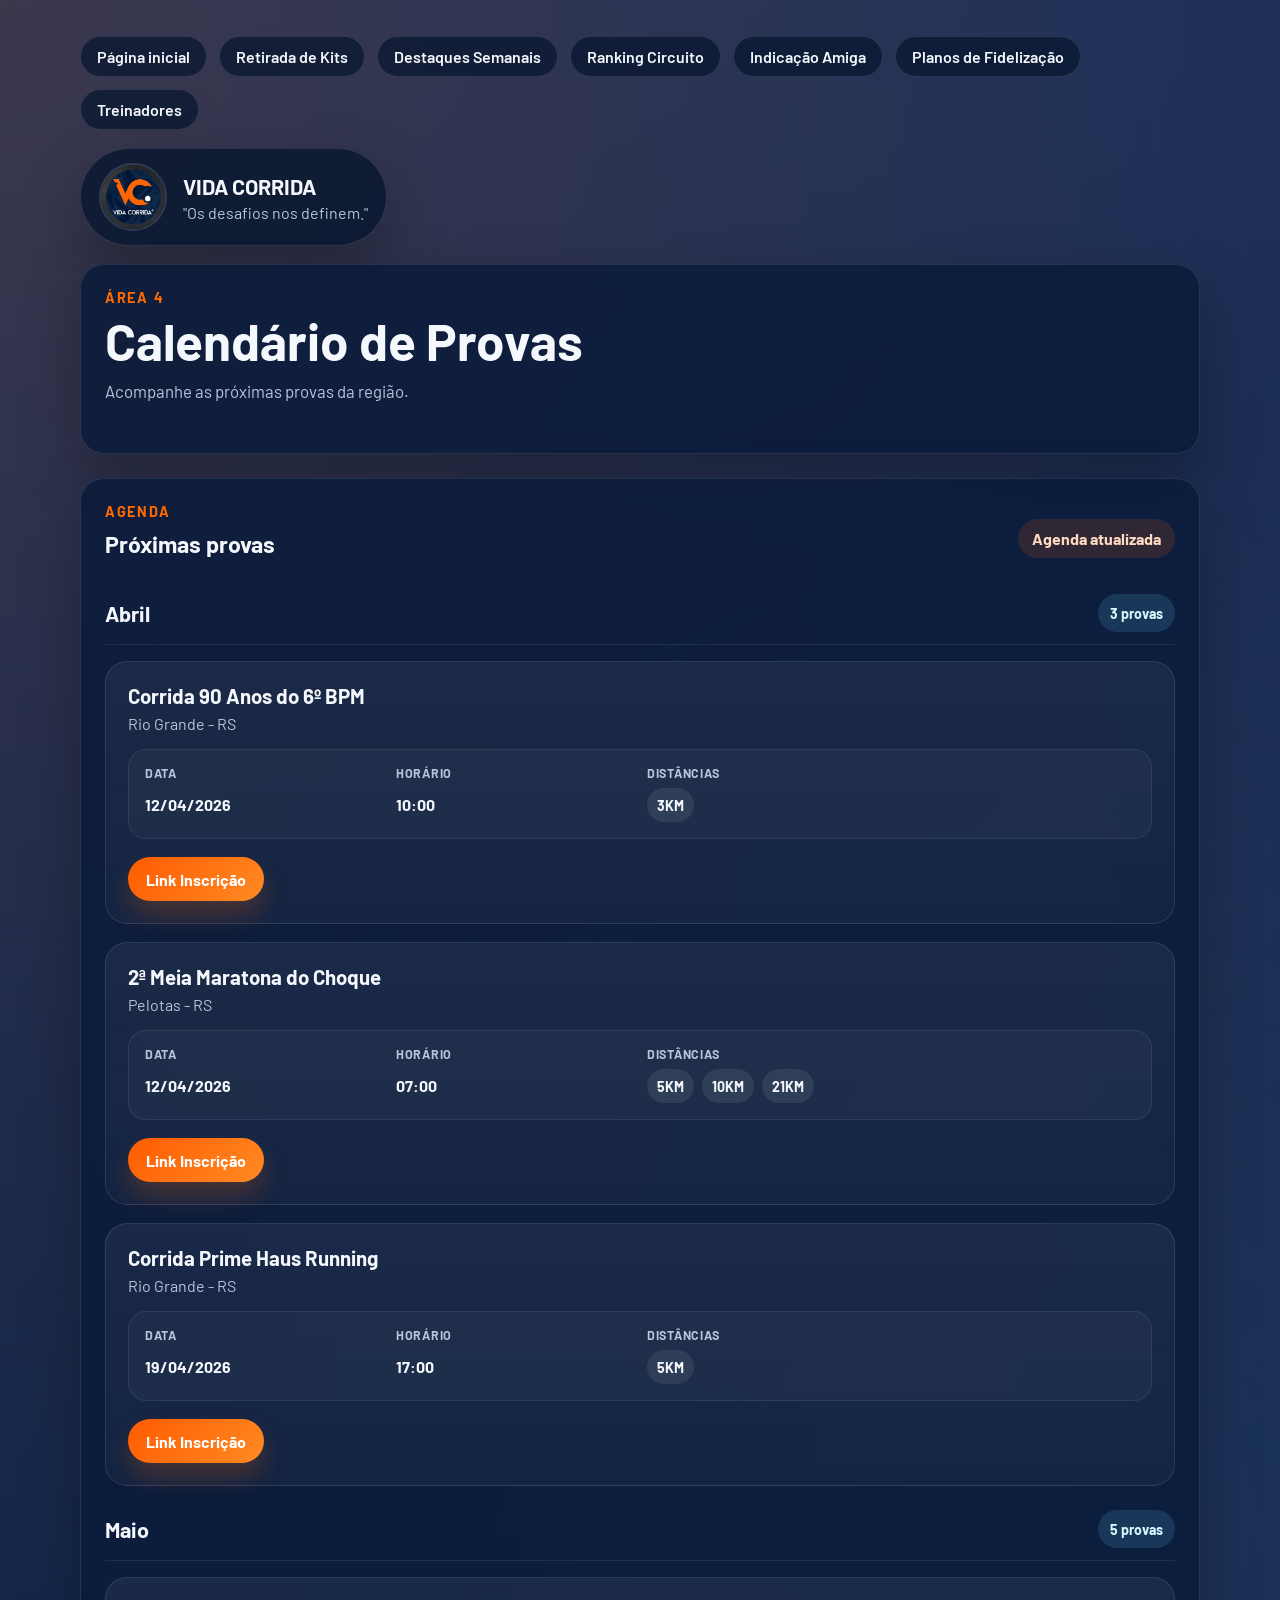
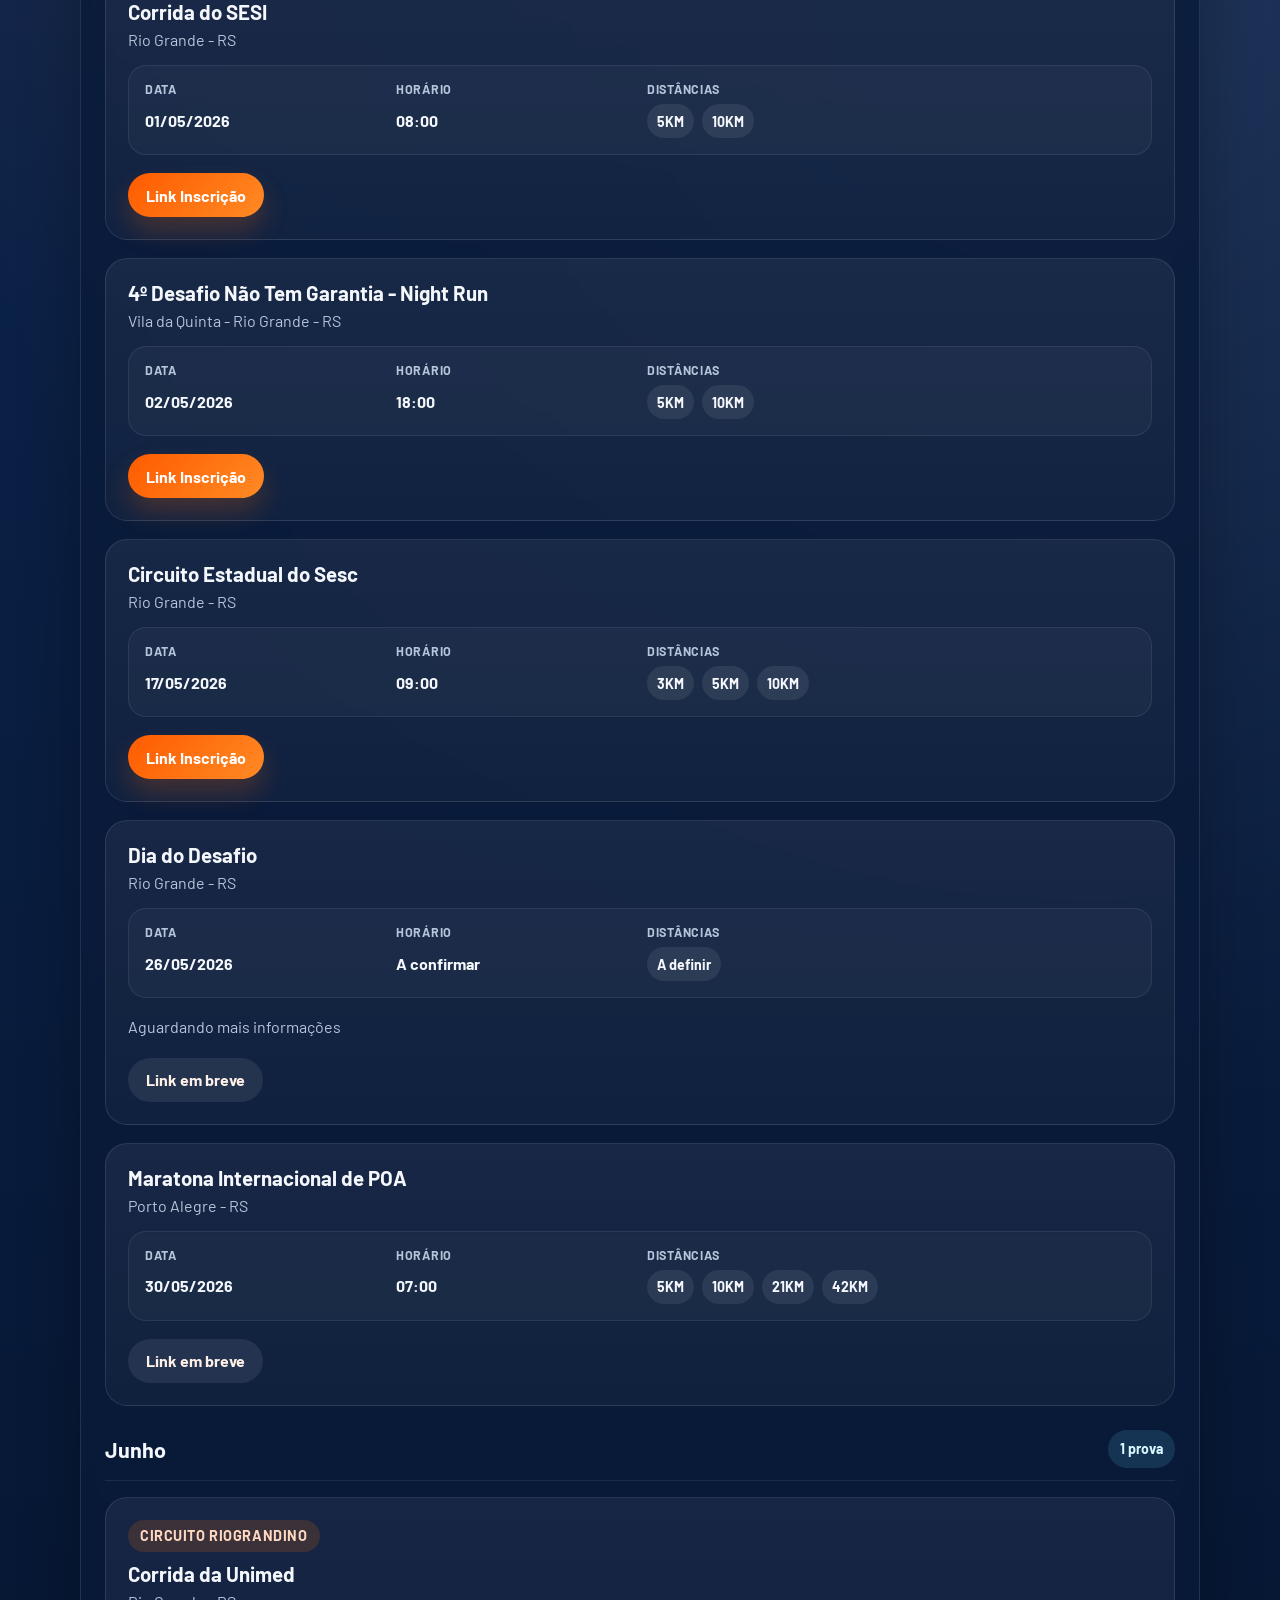
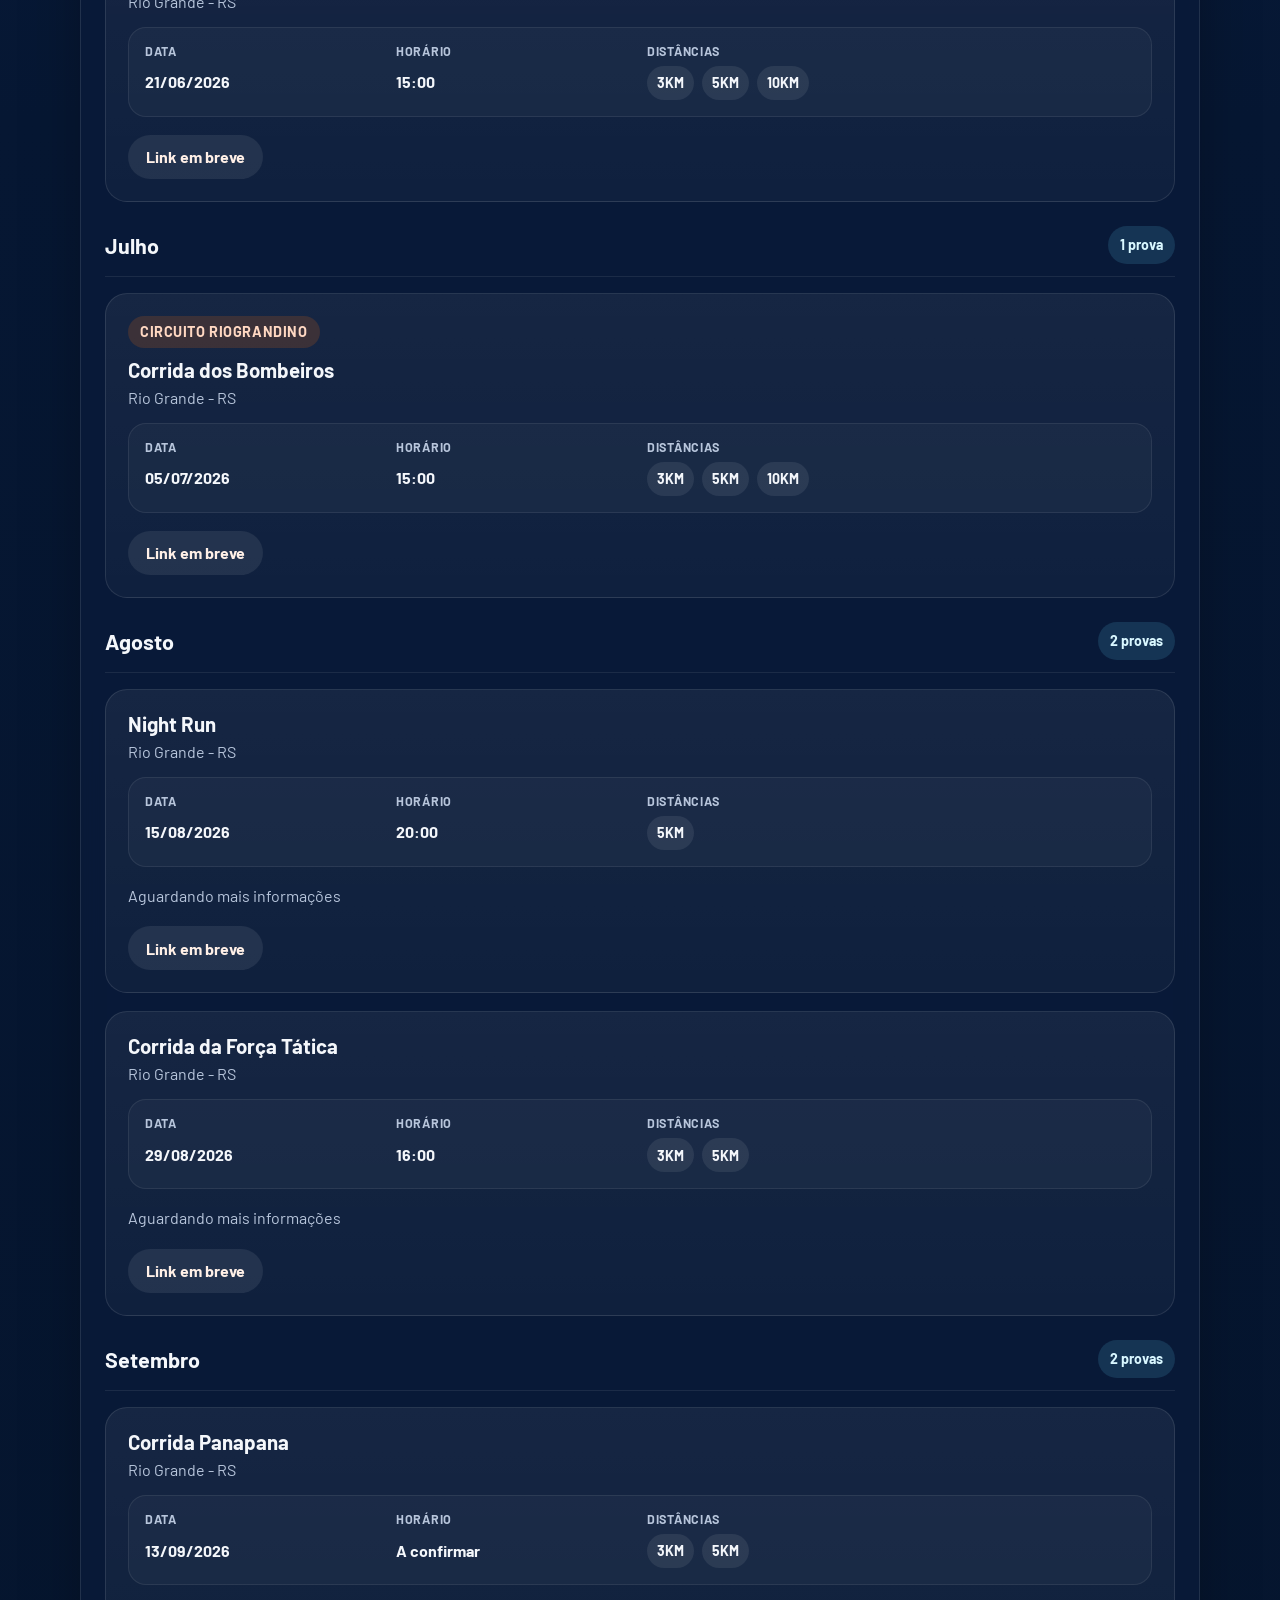
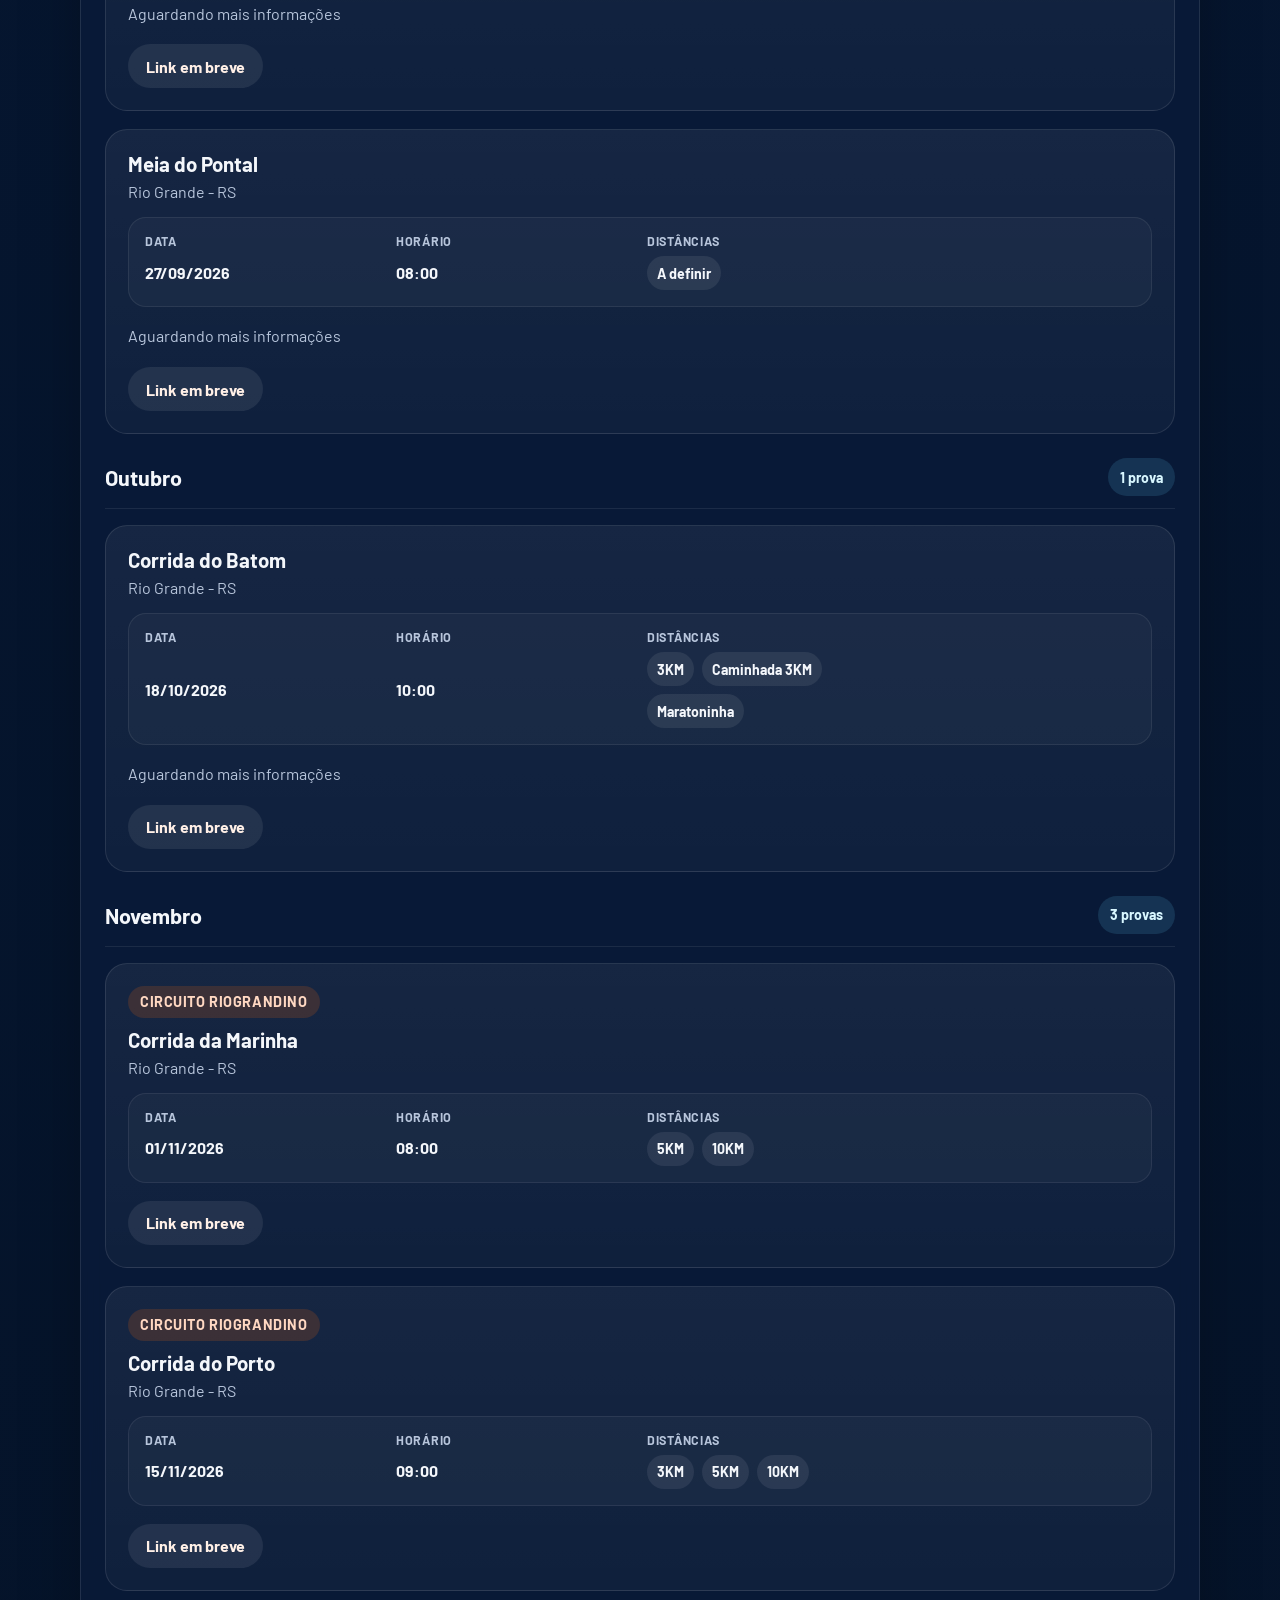
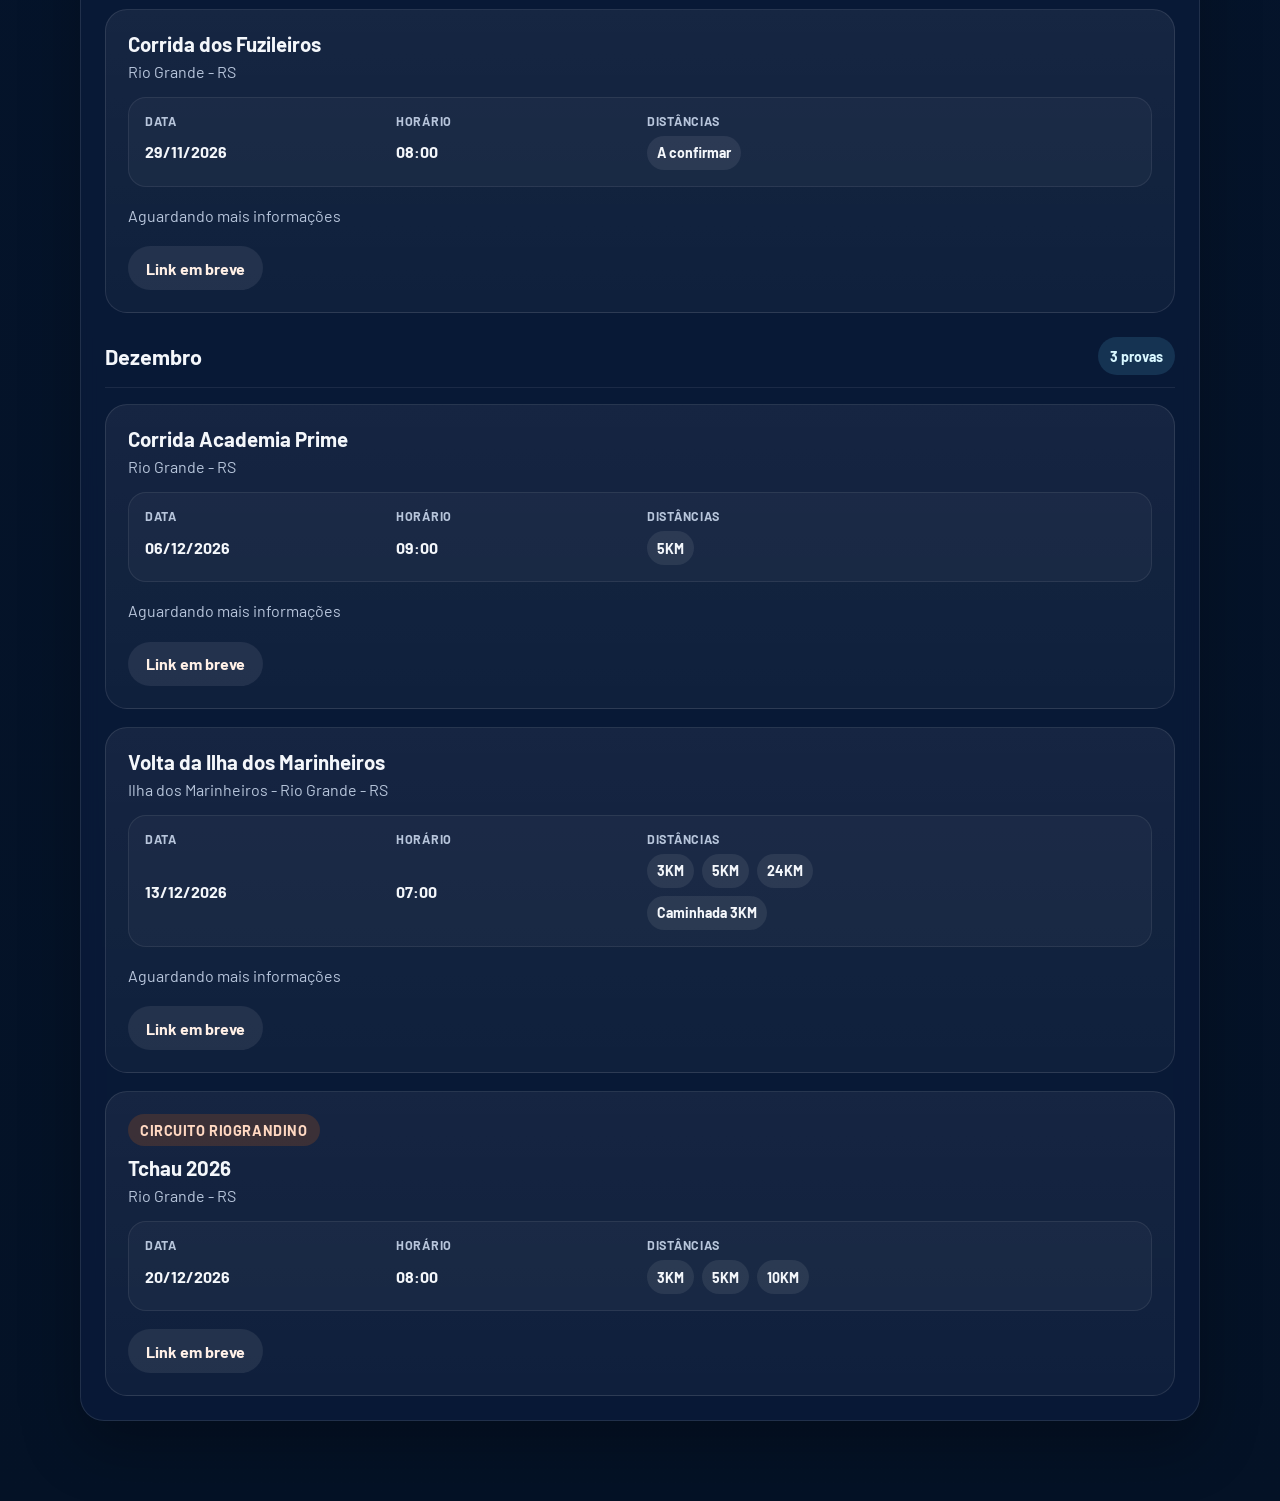
==== commit 3f293a55: "Add files via upload" ====
--- a/calendario-provas.html
+++ b/calendario-provas.html
@@ -16,7 +16,9 @@
       <a href="retirada-kits.html" class="nav-link">Retirada de Kits</a>
       <a href="destaques-semanais.html" class="nav-link">Destaques Semanais</a>
       <a href="ranking-circuito-riograndino.html" class="nav-link">Ranking Circuito</a>
+      <a href="indicacao-amiga.html" class="nav-link">Indica&#231;&#227;o Amiga</a>
       <a href="planos-fidelizacao.html" class="nav-link">Planos de Fidelização</a>
+      <a href="treinadores.html" class="nav-link">Treinadores</a>
     </nav>
 
     <section class="brand-banner">
--- a/styles.css
+++ b/styles.css
@@ -172,6 +172,22 @@
   color: #fff7ed;
 }
 
+.feature-card-referral {
+  border-color: rgba(255, 163, 96, 0.28);
+  background:
+    radial-gradient(circle at top left, rgba(255, 166, 82, 0.18), transparent 30%),
+    linear-gradient(135deg, rgba(140, 74, 16, 0.34), rgba(255, 255, 255, 0.05));
+}
+
+.feature-card-referral .feature-tag {
+  background: rgba(255, 177, 108, 0.16);
+  color: #ffe5ca;
+}
+
+.feature-card-referral .feature-link {
+  color: #fff1e4;
+}
+
 .feature-card-calendar {
   border-color: rgba(99, 214, 255, 0.24);
   background:
@@ -202,6 +218,22 @@
 
 .feature-card-fidelity .feature-link {
   color: #ddfff6;
+}
+
+.feature-card-coaches {
+  border-color: rgba(255, 145, 78, 0.28);
+  background:
+    radial-gradient(circle at top left, rgba(255, 106, 0, 0.18), transparent 30%),
+    linear-gradient(135deg, rgba(17, 63, 107, 0.62), rgba(255, 255, 255, 0.05));
+}
+
+.feature-card-coaches .feature-tag {
+  background: rgba(255, 177, 108, 0.16);
+  color: #ffe6d2;
+}
+
+.feature-card-coaches .feature-link {
+  color: #fff4eb;
 }
 
 .feature-card-plans {
@@ -680,17 +712,343 @@
   margin-bottom: 24px;
 }
 
+.regulation-link-card {
+  display: block;
+  max-width: 560px;
+  margin: 0 0 24px;
+  text-decoration: none;
+}
+
+.regulation-link-card:hover {
+  transform: translateY(-1px);
+  border-left-color: #43c9a8;
+}
+
+.regulation-hero {
+  padding: 32px;
+  margin-bottom: 24px;
+}
+
+.regulation-panel {
+  display: grid;
+  gap: 20px;
+  padding: 24px;
+}
+
+.regulation-section {
+  padding: 22px;
+  border: 1px solid rgba(255, 255, 255, 0.08);
+  border-radius: 22px;
+  background: linear-gradient(180deg, rgba(255, 255, 255, 0.06), rgba(255, 255, 255, 0.03));
+}
+
+.regulation-section p:last-child,
+.regulation-section ul:last-child,
+.regulation-section ol:last-child {
+  margin-bottom: 0;
+}
+
+.regulation-summary-grid {
+  display: grid;
+  grid-template-columns: repeat(3, minmax(0, 1fr));
+  gap: 16px;
+  margin-top: 24px;
+}
+
+.regulation-summary-card {
+  padding: 18px;
+  border: 1px solid rgba(255, 255, 255, 0.1);
+  border-radius: 20px;
+  background: linear-gradient(180deg, rgba(255, 255, 255, 0.07), rgba(255, 255, 255, 0.03));
+}
+
+.regulation-summary-label {
+  display: block;
+  margin-bottom: 8px;
+  color: var(--muted);
+  font-size: 0.82rem;
+  font-weight: 700;
+  letter-spacing: 0.06em;
+  text-transform: uppercase;
+}
+
+.regulation-summary-card strong {
+  line-height: 1.45;
+}
+
+.regulation-list {
+  margin: 0;
+  padding-left: 20px;
+  display: grid;
+  gap: 12px;
+  color: #edf3fd;
+  line-height: 1.65;
+}
+
+.regulation-points-grid {
+  display: flex;
+  gap: 10px;
+  flex-wrap: wrap;
+}
+
+.regulation-point-pill {
+  display: inline-flex;
+  align-items: center;
+  min-height: 38px;
+  padding: 8px 12px;
+  border-radius: 999px;
+  background: rgba(255, 106, 0, 0.14);
+  color: #ffd8c2;
+  font-size: 0.92rem;
+  font-weight: 700;
+}
+
 .fidelity-hero,
-.fidelity-controls-panel,
-.fidelity-stats-panel {
+.fidelity-controls-panel {
   padding: 24px;
   margin-bottom: 24px;
+}
+
+.fidelity-info-panel {
+  position: relative;
+  overflow: hidden;
+  padding: 28px;
+  margin-bottom: 24px;
+  border-color: rgba(255, 154, 88, 0.24);
+  background:
+    radial-gradient(circle at top right, rgba(255, 106, 0, 0.16), transparent 24%),
+    radial-gradient(circle at bottom left, rgba(67, 201, 168, 0.12), transparent 30%),
+    linear-gradient(180deg, rgba(8, 27, 55, 0.95), rgba(4, 18, 38, 0.97));
+}
+
+.fidelity-benefit-grid {
+  display: grid;
+  grid-template-columns: repeat(2, minmax(0, 1fr));
+  gap: 16px;
+}
+
+.fidelity-benefit-card {
+  padding: 20px;
+  border: 1px solid rgba(255, 255, 255, 0.1);
+  border-radius: 22px;
+  background: linear-gradient(180deg, rgba(255, 255, 255, 0.07), rgba(255, 255, 255, 0.03));
+}
+
+.fidelity-benefit-card-top {
+  display: flex;
+  justify-content: space-between;
+  gap: 12px;
+  align-items: center;
+  flex-wrap: wrap;
+  margin-bottom: 16px;
+}
+
+.fidelity-benefit-tag,
+.fidelity-benefit-discount {
+  display: inline-flex;
+  align-items: center;
+  min-height: 34px;
+  padding: 7px 12px;
+  border-radius: 999px;
+  font-size: 0.84rem;
+  font-weight: 700;
+  letter-spacing: 0.03em;
+}
+
+.fidelity-benefit-tag {
+  background: linear-gradient(135deg, #ff5b00 0%, #ff8a24 100%);
+  color: #fff7f1;
+  text-transform: uppercase;
+}
+
+.fidelity-benefit-discount {
+  background: rgba(255, 255, 255, 0.08);
+  color: #edf8f4;
+}
+
+.fidelity-benefit-list {
+  margin: 0;
+  padding-left: 20px;
+  color: #edf3fd;
+  display: grid;
+  gap: 10px;
+  line-height: 1.55;
+}
+
+.fidelity-benefit-card-monthly {
+  border-color: rgba(255, 147, 72, 0.22);
+}
+
+.fidelity-benefit-card-quarterly {
+  border-color: rgba(255, 191, 98, 0.22);
+}
+
+.fidelity-benefit-card-semiannual {
+  border-color: rgba(110, 225, 200, 0.22);
+}
+
+.fidelity-benefit-card-annual {
+  border-color: rgba(107, 186, 255, 0.22);
+}
+
+.fidelity-store-highlight {
+  display: block;
+  text-decoration: none;
+}
+
+.fidelity-store-highlight:hover {
+  transform: translateY(-1px);
+  border-left-color: #43c9a8;
 }
 
 .calendar-hero,
 .calendar-panel {
   padding: 24px;
   margin-bottom: 24px;
+}
+
+.trainers-hero {
+  padding: 32px;
+  margin-bottom: 24px;
+}
+
+.trainer-grid {
+  display: grid;
+  gap: 20px;
+}
+
+.trainer-card {
+  position: relative;
+  display: grid;
+  grid-template-columns: minmax(220px, 260px) minmax(0, 1fr);
+  gap: 24px;
+  padding: 24px;
+  overflow: hidden;
+}
+
+.trainer-card::before {
+  content: "";
+  position: absolute;
+  inset: 0;
+  background:
+    radial-gradient(circle at top right, rgba(255, 106, 0, 0.14), transparent 24%),
+    linear-gradient(135deg, rgba(255, 255, 255, 0.04), rgba(255, 255, 255, 0.02));
+  pointer-events: none;
+}
+
+.trainer-card:nth-child(3n + 2)::before {
+  background:
+    radial-gradient(circle at top left, rgba(99, 214, 255, 0.14), transparent 26%),
+    linear-gradient(135deg, rgba(255, 255, 255, 0.04), rgba(255, 255, 255, 0.02));
+}
+
+.trainer-card:nth-child(3n)::before {
+  background:
+    radial-gradient(circle at bottom right, rgba(67, 201, 168, 0.16), transparent 24%),
+    linear-gradient(135deg, rgba(255, 255, 255, 0.04), rgba(255, 255, 255, 0.02));
+}
+
+.trainer-card > * {
+  position: relative;
+  z-index: 1;
+}
+
+.trainer-card-media {
+  overflow: hidden;
+  border: 1px solid rgba(255, 255, 255, 0.12);
+  border-radius: 24px;
+  background:
+    linear-gradient(180deg, rgba(255, 106, 0, 0.18), rgba(255, 255, 255, 0.04)),
+    rgba(255, 255, 255, 0.04);
+  box-shadow: var(--shadow);
+}
+
+.trainer-card-image {
+  display: block;
+  width: 100%;
+  height: 100%;
+  min-height: 100%;
+  object-fit: cover;
+  object-position: center top;
+}
+
+.trainer-card-content {
+  min-width: 0;
+  display: grid;
+  gap: 18px;
+  align-content: start;
+}
+
+.trainer-card-heading {
+  display: grid;
+  gap: 8px;
+}
+
+.trainer-card-heading h2 {
+  margin: 0;
+  font-size: clamp(1.8rem, 2.3vw, 2.25rem);
+}
+
+.trainer-detail-grid {
+  display: grid;
+  grid-template-columns: repeat(2, minmax(0, 1fr));
+  gap: 14px;
+}
+
+.trainer-detail-block {
+  padding: 18px;
+  border: 1px solid rgba(255, 255, 255, 0.08);
+  border-radius: 20px;
+  background: rgba(255, 255, 255, 0.04);
+}
+
+.trainer-detail-block-wide {
+  grid-column: 1 / -1;
+}
+
+.trainer-field-label {
+  display: inline-flex;
+  margin: 0 0 12px;
+  padding: 6px 12px;
+  border-radius: 999px;
+  background: linear-gradient(135deg, #ff5b00 0%, #ff8a24 100%);
+  color: #fff7f1;
+  font-size: 0.8rem;
+  font-weight: 700;
+  letter-spacing: 0.06em;
+  text-transform: uppercase;
+}
+
+.trainer-lead-copy {
+  margin: 0;
+  color: #fff8f1;
+  font-size: 1.35rem;
+  font-weight: 700;
+  line-height: 1.28;
+}
+
+.trainer-detail-text {
+  margin: 0;
+  color: #edf3fd;
+  line-height: 1.7;
+}
+
+.trainer-distance-list {
+  display: flex;
+  gap: 10px;
+  flex-wrap: wrap;
+}
+
+.trainer-distance-chip {
+  display: inline-flex;
+  align-items: center;
+  min-height: 36px;
+  padding: 8px 12px;
+  border-radius: 999px;
+  background: rgba(255, 106, 0, 0.14);
+  color: #ffe0cd;
+  font-size: 0.92rem;
+  font-weight: 700;
 }
 
 .calendar-race-list {
@@ -878,6 +1236,100 @@
 .ranking-top-panel {
   padding: 24px;
   margin-bottom: 24px;
+}
+
+.referral-info-panel {
+  position: relative;
+  overflow: hidden;
+  padding: 28px;
+  margin-bottom: 24px;
+  border-color: rgba(255, 154, 88, 0.24);
+  background:
+    radial-gradient(circle at top left, rgba(255, 106, 0, 0.16), transparent 24%),
+    radial-gradient(circle at bottom right, rgba(61, 111, 255, 0.14), transparent 26%),
+    linear-gradient(180deg, rgba(8, 27, 55, 0.94), rgba(4, 18, 38, 0.96));
+}
+
+.referral-info-layout {
+  display: grid;
+  grid-template-columns: minmax(0, 1.35fr) minmax(280px, 0.75fr);
+  gap: 22px;
+  align-items: start;
+}
+
+.referral-info-copy,
+.referral-info-side {
+  min-width: 0;
+}
+
+.referral-info-lead {
+  margin-bottom: 18px;
+  color: #edf3fd;
+  font-size: 1.02rem;
+  line-height: 1.7;
+}
+
+.referral-benefit-grid {
+  display: grid;
+  gap: 14px;
+}
+
+.referral-benefit-card,
+.referral-note-card {
+  padding: 18px;
+  border: 1px solid rgba(255, 255, 255, 0.1);
+  border-radius: 20px;
+  background: linear-gradient(180deg, rgba(255, 255, 255, 0.07), rgba(255, 255, 255, 0.03));
+}
+
+.referral-benefit-tags {
+  display: flex;
+  flex-wrap: wrap;
+  gap: 10px;
+  margin-bottom: 12px;
+}
+
+.referral-benefit-tag {
+  display: inline-flex;
+  padding: 7px 12px;
+  border-radius: 999px;
+  background: linear-gradient(135deg, #ff5b00 0%, #ff8a24 100%);
+  color: #fff7f1;
+  font-size: 0.82rem;
+  font-weight: 700;
+  letter-spacing: 0.04em;
+  text-transform: uppercase;
+}
+
+.referral-benefit-card strong {
+  display: block;
+  margin-bottom: 8px;
+  font-size: 1.02rem;
+  line-height: 1.5;
+}
+
+.referral-benefit-card p {
+  margin-bottom: 0;
+  color: var(--muted);
+  line-height: 1.6;
+}
+
+.referral-note-title {
+  margin-bottom: 12px;
+  color: #ffd8c2;
+  font-size: 0.95rem;
+  font-weight: 700;
+  letter-spacing: 0.06em;
+  text-transform: uppercase;
+}
+
+.referral-note-list {
+  margin: 0;
+  padding-left: 18px;
+  color: #edf3fd;
+  display: grid;
+  gap: 12px;
+  line-height: 1.65;
 }
 
 .ranking-top-five {
@@ -918,6 +1370,75 @@
   color: var(--muted);
 }
 
+.referral-top-name {
+  margin: 0;
+  font-size: 1rem;
+  font-weight: 700;
+  line-height: 1.35;
+  text-align: center;
+}
+
+.referral-top-count {
+  display: inline-flex;
+  align-items: center;
+  justify-content: center;
+  min-height: 38px;
+  padding: 8px 12px;
+  border-radius: 999px;
+  background: rgba(255, 106, 0, 0.16);
+  color: #ffe0cd;
+  font-size: 0.92rem;
+  font-weight: 700;
+  text-align: center;
+}
+
+.referral-level-pill {
+  display: inline-flex;
+  align-items: center;
+  justify-content: center;
+  min-height: 34px;
+  padding: 7px 12px;
+  border-radius: 999px;
+  background: rgba(255, 255, 255, 0.08);
+  color: #edf3fd;
+  font-size: 0.84rem;
+  font-weight: 700;
+  letter-spacing: 0.03em;
+}
+
+.referral-validity-pill {
+  display: inline-flex;
+  align-items: center;
+  justify-content: center;
+  min-height: 34px;
+  padding: 7px 12px;
+  border-radius: 999px;
+  background: rgba(87, 217, 172, 0.14);
+  color: #ddfff4;
+  font-size: 0.84rem;
+  font-weight: 700;
+  line-height: 1.35;
+  text-align: center;
+}
+
+.referral-validity-pill-expired {
+  background: rgba(255, 117, 117, 0.16);
+  color: #ffd8d8;
+}
+
+.referral-validity-note {
+  margin: 0;
+  color: #d8fff4;
+  font-size: 0.82rem;
+  font-weight: 700;
+  line-height: 1.45;
+  text-align: center;
+}
+
+.referral-validity-note-expired {
+  color: #ffd8d8;
+}
+
 .ranking-filters-stack {
   display: grid;
   gap: 18px;
@@ -1120,24 +1641,6 @@
   line-height: 1.4;
 }
 
-.fidelity-stat-card {
-  min-height: 132px;
-  display: flex;
-  flex-direction: column;
-  justify-content: center;
-}
-
-.fidelity-stat-label {
-  margin-bottom: 8px;
-  color: var(--muted);
-  font-size: 0.92rem;
-}
-
-.fidelity-stat-value {
-  font-size: clamp(1.6rem, 2.2vw, 2.2rem);
-  line-height: 1.1;
-}
-
 .fidelity-status-pill {
   font-weight: 700;
 }
@@ -1158,6 +1661,25 @@
 }
 
 .fidelity-status-pill-unknown {
+  background: rgba(255, 255, 255, 0.08);
+  color: var(--text);
+}
+
+.fidelity-gift-pill {
+  font-weight: 700;
+}
+
+.fidelity-gift-pill-available {
+  background: rgba(255, 187, 87, 0.18);
+  color: #ffe8bf;
+}
+
+.fidelity-gift-pill-delivered {
+  background: rgba(65, 201, 141, 0.16);
+  color: #d8ffef;
+}
+
+.fidelity-gift-pill-unknown {
   background: rgba(255, 255, 255, 0.08);
   color: var(--text);
 }
@@ -1529,6 +2051,27 @@
     grid-template-columns: 1fr;
   }
 
+  .regulation-summary-grid {
+    grid-template-columns: 1fr;
+  }
+
+  .fidelity-benefit-grid {
+    grid-template-columns: 1fr;
+  }
+
+  .referral-info-layout {
+    grid-template-columns: 1fr;
+  }
+
+  .trainer-card {
+    grid-template-columns: 1fr;
+  }
+
+  .trainer-card-media {
+    width: min(100%, 360px);
+    margin: 0 auto;
+  }
+
   .calendar-month-header {
     align-items: flex-start;
     flex-direction: column;
@@ -1549,6 +2092,34 @@
   .page {
     width: min(100% - 20px, 1120px);
     padding-top: 20px;
+  }
+
+  .top-nav {
+    gap: 10px;
+    flex-wrap: nowrap;
+    margin-bottom: 14px;
+    padding: 2px 2px 8px;
+    overflow-x: auto;
+    overflow-y: hidden;
+    scrollbar-width: thin;
+    scrollbar-color: rgba(255, 106, 0, 0.45) transparent;
+    -webkit-overflow-scrolling: touch;
+  }
+
+  .top-nav::-webkit-scrollbar {
+    height: 6px;
+  }
+
+  .top-nav::-webkit-scrollbar-thumb {
+    border-radius: 999px;
+    background: rgba(255, 106, 0, 0.45);
+  }
+
+  .nav-link {
+    flex: 0 0 auto;
+    padding: 9px 14px;
+    font-size: 0.95rem;
+    white-space: nowrap;
   }
 
   .form-panel,
@@ -1557,9 +2128,11 @@
   .calendar-panel,
   .ranking-controls-panel,
   .ranking-hero,
+  .regulation-hero,
   .calendar-hero,
   .home-hero,
-  .highlights-hero {
+  .highlights-hero,
+  .trainers-hero {
     padding: 18px;
   }
 
@@ -1591,6 +2164,22 @@
     padding: 14px 10px;
   }
 
+  .referral-info-panel {
+    padding: 18px;
+  }
+
+  .fidelity-info-panel {
+    padding: 18px;
+  }
+
+  .trainer-card {
+    padding: 18px;
+  }
+
+  .trainer-detail-grid {
+    grid-template-columns: 1fr;
+  }
+
   .athlete-avatar-top {
     width: 74px;
     height: 74px;
